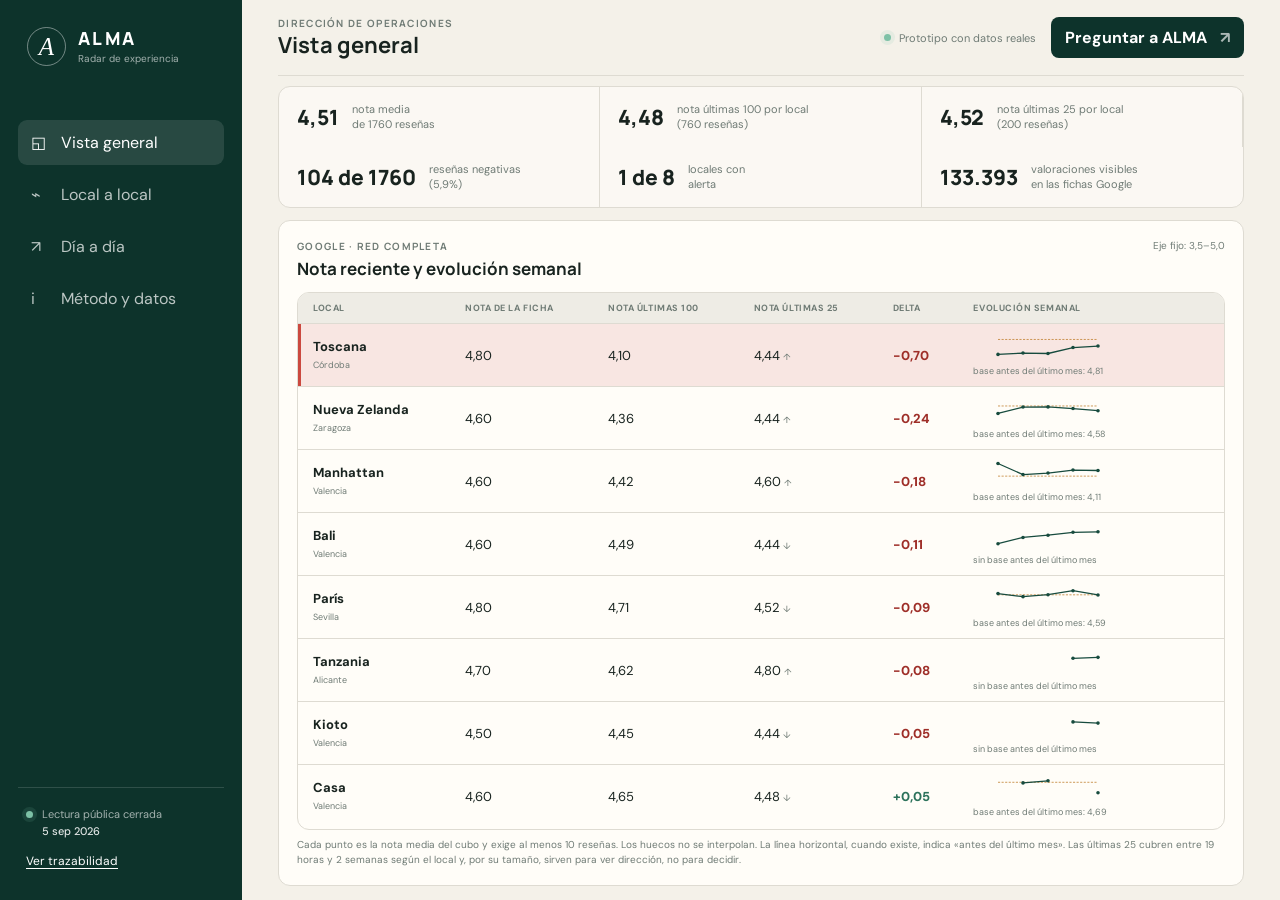
==== proyectos/voltereta/index.html @ fb69575b "Publicar dashboard de Voltereta ALMA Integra la aplicación estática completa en proyectos/voltereta " ====
<!doctype html>
<html lang="es">
<head>
  <meta charset="utf-8">
  <meta name="viewport" content="width=device-width, initial-scale=1">
  <meta name="description" content="Voltereta ALMA: alertas operativas a partir de reseñas públicas recientes.">
  <title>Voltereta ALMA · Radar de experiencia</title>
  <link rel="stylesheet" href="styles.css">
</head>
<body>
  <div class="app-shell">
    <aside class="sidebar">
      <a class="brand" href="#overview" aria-label="Voltereta ALMA, inicio">
        <span class="brand-mark">A</span>
        <span><strong>ALMA</strong><small>Radar de experiencia</small></span>
      </a>

      <nav class="nav" aria-label="Navegación principal">
        <button class="nav-item active" data-view="overview"><span>◱</span>Vista general</button>
        <button class="nav-item" data-view="panel"><span>⌁</span>Local a local</button>
        <button class="nav-item" data-view="day"><span>↗</span>Día a día</button>
        <button class="nav-item" data-view="method"><span>i</span>Método y datos</button>
      </nav>

      <div class="sidebar-foot">
        <div class="source-status"><i></i><span>Lectura pública cerrada<br><strong>5 sep 2026</strong></span></div>
        <button class="quiet-button" data-open-view="method">Ver trazabilidad</button>
      </div>
    </aside>

    <main class="main">
      <header class="topbar">
        <div>
          <p class="eyebrow">Dirección de Operaciones</p>
          <h1 id="view-title">Vista general</h1>
        </div>
        <div class="top-actions">
          <span class="live-pill"><i></i> Prototipo con datos reales</span>
          <button class="ask-button" id="open-ask">Preguntar a ALMA <span>↗</span></button>
        </div>
      </header>

      <section class="view active" id="overview-view">
        <div class="signal-strip" aria-label="Resumen del grupo"></div>
        <article class="panel-card network-card">
          <div class="card-heading"><div><p class="eyebrow">Google · red completa</p><h3>Nota reciente y evolución semanal</h3></div><span class="confidence">Eje fijo: 3,5–5,0</span></div>
            <div class="table-wrap network-wrap"><table><thead><tr><th>Local</th><th>Nota de la ficha</th><th>Nota últimas 100</th><th>Nota últimas 25</th><th>Delta</th><th>Evolución semanal</th></tr></thead><tbody id="network-table"></tbody></table></div>
            <p class="chart-note">Cada punto es la nota media del cubo y exige al menos 10 reseñas. Los huecos no se interpolan. La línea horizontal, cuando existe, indica «antes del último mes». Las últimas 25 cubren entre 19 horas y 2 semanas según el local y, por su tamaño, sirven para ver dirección, no para decidir.</p>
        </article>
      </section>

      <section class="view" id="panel-view">
        <div class="page-intro compact"><p>Sin seleccionar nada se ve el grupo completo. Pulsa un local para ver solo el suyo.</p></div>
        <div class="day-toolbar"><button class="text-button" data-show-group>Grupo completo</button><div id="venue-picker" class="day-venue-picker"></div></div>
        <article class="panel-card venue-detail" id="venue-detail" aria-live="polite"></article>
      </section>

      <section class="view" id="day-view">
        <div class="page-intro compact"><p>Las semanas quedan a la izquierda y los días a la derecha. Pulsa un tramo para revisar las negativas.</p><p>Las fechas son estimadas desde la captura porque Google solo da fechas relativas; tienen un margen de un día.</p></div>
        <div class="day-toolbar"><button class="text-button" data-day-group>Grupo completo</button><div id="day-venue-picker" class="day-venue-picker"></div><button class="text-button" data-day-clear>Ver todos los tramos</button></div>
        <article class="panel-card timeline-card"><div class="timeline-legend"><span>Semanas</span><span>Días</span></div><div id="timeline" class="timeline" role="list"></div><p class="chart-note">Las semanas no incluyen los últimos seis días. El volumen aparece junto a cada tramo. El cubo «hace un mes» queda fuera de la serie.</p></article>
        <article class="panel-card day-detail" id="day-detail" aria-live="polite"></article>
        <p class="chart-note">La profundidad de la muestra varía según el local: Tanzania cubre una semana y Casa cubre un mes. Por eso los tramos antiguos pueden no tener datos según el local.</p>
      </section>

      <section class="view" id="method-view">
        <div class="page-intro"><p class="eyebrow">Trazabilidad</p><h2>Método y datos</h2><p>La señal se puede auditar y repetir. No sustituye los datos internos del restaurante.</p></div>
        <div class="method-grid">
          <article class="panel-card"><span class="step">01</span><h3>Google como sensor operativo</h3><p>Su volumen permite detectar velocidad y comparar bloques consecutivos de 100 reseñas dentro del mismo local.</p></article>
          <article class="panel-card"><span class="step">02</span><h3>Tripadvisor como contraste</h3><p>Se usa para reforzar un tema cuando aparece en ambas plataformas. Las estrellas no se mezclan porque sus muestras y sesgos son distintos.</p></article>
          <article class="panel-card"><span class="step">03</span><h3>La IA clasifica y propone</h3><p>Agrupa texto por motivo, señala concentraciones y redacta una comprobación. Una persona valida antes de actuar.</p></article>
          <article class="panel-card"><span class="step">04</span><h3>Datos internos cierran el diagnóstico</h3><p>Reservas, tiempos de cocina, turnos y ubicación de mesa permiten confirmar la causa y medir la corrección.</p></article>
        </div>
        <div class="decision-banner">
          <div><p class="eyebrow">Decisión metodológica</p><h3>No existe un “índice combinado” de estrellas</h3></div>
          <p>Google genera la alerta. Tripadvisor aumenta la confianza cuando confirma el mismo problema. Así evitamos que una media artificial oculte una subida reciente.</p>
        </div>
        <section class="method-grid">
          <article class="panel-card">
            <p class="eyebrow">Delta</p>
            <h3>Cuánto se ha separado el presente</h3>
            <p>Delta es la nota de la muestra reciente —las últimas 100 reseñas, o todas las disponibles si hay menos— menos la nota pública de la ficha. Kioto es el caso con una muestra más corta: 60 reseñas. La ficha resume miles de opiniones acumuladas durante años y se mueve muy despacio; la muestra reciente refleja lo que pasa ahora.</p>
            <p>En Toscana la ficha marca 4,80 y las últimas 100 reseñas 4,10, así que delta es -0,70: la reputación pública va por delante de la realidad y seguirá marcando 4,8 estrellas durante meses. Delta sirve para ordenar los locales por gravedad. No decide por sí solo si hay alerta.</p>
          </article>
          <article class="panel-card">
            <p class="eyebrow">P (valor p)</p>
            <h3>Si el cambio puede ser casualidad</h3>
            <p>En cualquier restaurante hay semanas con más quejas que otras sin que nada haya cambiado. El valor p responde a esta pregunta: si en realidad no hubiera cambiado nada, cuántas veces de cada 1.000 veríamos una diferencia tan grande como esta solo por azar?</p>
            <p>Un p de 0,001 es una de cada mil: tan raro que lo más sensato es pensar que sí ha cambiado algo. Un p de 0,48 ocurre casi la mitad de las veces por azar. No prueba que el local esté bien: dice que estos datos no permiten distinguir un cambio real de la variación normal, así que no justifica abrir una alerta ni movilizar al equipo. El panel usa el umbral habitual de 0,05. Cuidado: un p bajo dice que el cambio es difícil de explicar por azar. No dice que el cambio sea grande ni importante. Para eso está delta. Si en la columna aparece “muestra corta”, no hay reseñas suficientes para calcularlo. Eso no significa que no haya problema: significa que no se sabe.</p>
          </article>
          <article class="panel-card">
            <p class="eyebrow">Las dos cifras juntas</p>
            <h3>Qué abre una alerta</h3>
            <p>La alerta no se calcula con la nota, sino con el porcentaje de reseñas de 1 y 2 estrellas. Se compara ese porcentaje en las últimas 100 reseñas contra el resto de la muestra del mismo local, y se abre alerta solo si se cumplen las dos condiciones: el porcentaje de negativas ha subido, y el valor p está por debajo de 0,05.</p>
            <p>Por eso Bali no genera alerta aunque su p sea 0,022: sus negativas bajaron de 13 a 4 por cada 100. Es una mejora significativa, no un problema. Y por eso Nueva Zelanda tampoco: pasó de 5 a 7 negativas, que parece un empeoramiento, pero con p = 0,48 esa diferencia entra dentro de lo normal. Delta acompaña a la alerta para decir cuánto pesa, pero no la dispara.</p>
          </article>
        </section>
        <div class="source-box">
          <h3>Alcance de esta prueba</h3>
          <ul>
            <li>1.760 reseñas recientes de Google: 300 por cada local prioritario y 200 por los demás, salvo Kioto (60).</li>
            <li>Fichas Google de ocho locales: 133.393 valoraciones visibles en total; siete tienen dos bloques comparables.</li>
            <li>Captura cerrada el 5 de septiembre de 2026. Las fechas relativas se conservan como las muestra Google.</li>
          </ul>
          <div class="source-links">
            <a href="https://github.com/gosom/google-maps-scraper" target="_blank" rel="noreferrer">Extractor utilizado ↗</a>
            <a href="NOTA_DE_EVIDENCIA.md" target="_blank">Nota de evidencia ↗</a>
            <a href="metricas.csv" target="_blank">Métricas CSV ↗</a>
          </div>
        </div>
      </section>
    </main>
  </div>

  <dialog id="ask-dialog">
    <button class="dialog-close" id="close-ask" aria-label="Cerrar">×</button>
    <p class="eyebrow">Consulta operativa</p>
    <h2>Preguntar a ALMA</h2>
    <div class="suggestions">
      <button data-question="critical">¿Qué ha cambiado?</button>
      <button data-question="priority">¿Qué debería revisar hoy?</button>
      <button data-question="method">¿Por qué no mezclas Google y Tripadvisor?</button>
    </div>
    <form id="ask-form"><input id="ask-input" placeholder="Escribe una pregunta sobre los locales…" autocomplete="off"><button>Enviar</button></form>
    <div class="answer-box" id="answer-box"><span>ALMA usa la muestra cargada en este prototipo. No consulta datos internos.</span></div>
  </dialog>

  <script src="app.js"></script>
</body>
</html>
---- proyectos/voltereta/styles.css ----
@import url('https://fonts.googleapis.com/css2?family=DM+Sans:wght@400;500;600;700&family=Manrope:wght@500;600;700;800&display=swap');

:root {
  --forest: #0d332b;
  --forest-2: #174b3e;
  --ink: #18231f;
  --muted: #6f7b75;
  --paper: #f4f1e9;
  --card: #fffdf8;
  --line: #dedbd2;
  --red: #cb493f;
  --red-dark: #9e2e28;
  --red-soft: #f8e6e2;
  --amber: #bb741d;
  --amber-soft: #f7ead4;
  --blue: #276986;
  --blue-soft: #e1eef3;
  --green: #2c725b;
  --shadow: 0 18px 45px rgba(24, 35, 31, .09);
}

* { box-sizing: border-box; }
html { scroll-behavior: smooth; }
body { margin: 0; color: var(--ink); background: var(--paper); font-family: "DM Sans", sans-serif; }
button, input { font: inherit; }
button, a { -webkit-tap-highlight-color: transparent; }
button { color: inherit; }

.app-shell { min-height: 100vh; display: grid; grid-template-columns: 242px minmax(0, 1fr); }
.sidebar { position: sticky; top: 0; height: 100vh; padding: 27px 18px; display: flex; flex-direction: column; color: #fff; background: var(--forest); }
.brand { color: #fff; text-decoration: none; display: flex; align-items: center; gap: 12px; padding: 0 9px; }
.brand-mark { width: 39px; height: 39px; display: grid; place-items: center; border: 1px solid rgba(255,255,255,.42); border-radius: 50%; font-family: Georgia, serif; font-size: 25px; font-style: italic; }
.brand strong { display: block; font: 800 18px/1 "Manrope", sans-serif; letter-spacing: .13em; }
.brand small { display: block; margin-top: 5px; color: rgba(255,255,255,.62); font-size: 10px; }
.nav { display: grid; gap: 7px; margin-top: 54px; }
.nav-item { width: 100%; padding: 12px 13px; border: 0; border-radius: 9px; color: rgba(255,255,255,.72); background: transparent; text-align: left; cursor: pointer; display: grid; grid-template-columns: 22px 1fr auto; align-items: center; gap: 8px; }
.nav-item:hover, .nav-item.active { color: #fff; background: rgba(255,255,255,.11); }
.nav-item b { min-width: 22px; padding: 2px 6px; border-radius: 12px; color: #fff; background: var(--red); font-size: 11px; text-align: center; }
.sidebar-foot { margin-top: auto; padding: 18px 8px 3px; border-top: 1px solid rgba(255,255,255,.14); }
.source-status { display: flex; gap: 9px; align-items: flex-start; color: rgba(255,255,255,.62); font-size: 11px; line-height: 1.5; }
.source-status i, .live-pill i { width: 7px; height: 7px; margin-top: 5px; border-radius: 50%; background: #7dc1a6; box-shadow: 0 0 0 4px rgba(125,193,166,.13); }
.source-status strong { color: rgba(255,255,255,.87); font-weight: 500; }
.quiet-button { margin-top: 14px; padding: 0; color: #fff; background: none; border: 0; font-size: 12px; text-decoration: underline; text-underline-offset: 3px; cursor: pointer; }

.main { min-width: 0; padding: 0 36px 70px; }
.topbar { height: 93px; display: flex; align-items: center; justify-content: space-between; border-bottom: 1px solid var(--line); }
.topbar h1 { margin: 2px 0 0; font: 700 22px/1.2 "Manrope", sans-serif; }
.eyebrow { margin: 0; color: var(--muted); font: 700 10px/1.4 "Manrope", sans-serif; letter-spacing: .13em; text-transform: uppercase; }
.top-actions { display: flex; align-items: center; gap: 15px; }
.live-pill { display: flex; gap: 8px; align-items: center; color: var(--muted); font-size: 11px; }
.live-pill i { margin: 0; }
.ask-button, .primary-button { border: 0; border-radius: 8px; color: #fff; background: var(--forest); cursor: pointer; font-weight: 700; }
.ask-button { padding: 10px 14px; }
.ask-button span { margin-left: 9px; opacity: .65; }

.view { display: none; max-width: 1260px; margin: 0 auto; animation: show .22s ease; }
.view.active { display: block; }
@keyframes show { from { opacity: 0; transform: translateY(4px); } }

.hero-alert { margin-top: 30px; min-height: 344px; padding: 47px 52px; border-radius: 18px; display: grid; grid-template-columns: minmax(0, 1fr) 280px; align-items: center; overflow: hidden; position: relative; color: #fff; background: linear-gradient(116deg, #8d2d28 0%, #b33d35 58%, #ce5a49 100%); box-shadow: var(--shadow); }
.hero-alert::before { content: ""; width: 430px; height: 430px; position: absolute; right: -150px; top: -130px; border-radius: 50%; border: 1px solid rgba(255,255,255,.16); box-shadow: 0 0 0 65px rgba(255,255,255,.035), 0 0 0 130px rgba(255,255,255,.025); }
.hero-copy { position: relative; z-index: 1; max-width: 720px; }
.severity-line { display: flex; align-items: center; gap: 11px; color: rgba(255,255,255,.75); font-size: 12px; }
.severity { display: inline-flex; align-items: center; width: fit-content; padding: 5px 8px; border-radius: 5px; font: 800 9px/1 "Manrope", sans-serif; letter-spacing: .08em; }
.severity.critical { color: #fff; background: var(--red-dark); }
.severity.watch { color: #68400f; background: var(--amber-soft); }
.severity.incident { color: #1d5670; background: var(--blue-soft); }
.severity.improving { color: #29634f; background: #e1eee6; }
.severity.unknown { color: #65706b; background: #eceeea; }
.hero-alert h2 { max-width: 790px; margin: 17px 0 14px; font: 800 clamp(31px, 3.2vw, 48px)/1.08 "Manrope", sans-serif; letter-spacing: -.04em; }
.hero-alert p { max-width: 720px; margin: 0; color: rgba(255,255,255,.82); font-size: 16px; line-height: 1.55; }
.hero-alert p strong { color: #fff; }
.hero-actions { display: flex; align-items: center; gap: 18px; margin-top: 26px; }
.primary-button { padding: 12px 17px; background: #fff; color: var(--red-dark); }
.link-button { color: #fff; font-size: 13px; text-underline-offset: 4px; }
.risk-dial { position: relative; z-index: 1; justify-self: center; align-self: center; text-align: center; }
.risk-dial > strong { display: block; font: 800 64px/.9 "Manrope", sans-serif; }
.risk-dial > span { display: block; margin-top: 9px; color: rgba(255,255,255,.72); font-size: 11px; line-height: 1.25; text-transform: uppercase; letter-spacing: .08em; }
.dial-ring { width: 183px; height: 183px; border-radius: 50%; display: grid; place-content: center; background: rgba(97,22,18,.27); border: 13px solid rgba(255,255,255,.18); box-shadow: inset 0 0 0 1px rgba(255,255,255,.35); }
.dial-ring strong { font: 800 64px/.9 "Manrope", sans-serif; }
.dial-ring span { margin-top: 9px; color: rgba(255,255,255,.72); font-size: 11px; line-height: 1.25; text-transform: uppercase; letter-spacing: .08em; }
.risk-dial > p { margin-top: 13px; font-size: 12px; }
.risk-dial > p b { color: #fff; }

.signal-strip { margin-top: 15px; display: grid; grid-template-columns: repeat(3, 1fr); border: 1px solid var(--line); border-radius: 12px; overflow: hidden; background: rgba(255,253,248,.68); }
.signal-strip > div { min-height: 90px; padding: 18px 21px; display: flex; gap: 13px; align-items: center; border-right: 1px solid var(--line); }
.signal-strip > div:last-child { border-right: 0; }
.signal-strip strong { font: 800 24px/1 "Manrope", sans-serif; }
.signal-strip span { color: var(--muted); font-size: 11px; line-height: 1.35; }
.section-heading { margin: 42px 0 16px; display: flex; align-items: end; justify-content: space-between; }
.section-heading h2, .page-intro h2 { margin: 5px 0 0; font: 800 25px/1.2 "Manrope", sans-serif; letter-spacing: -.025em; }
.text-button { border: 0; background: none; color: var(--forest-2); font-weight: 700; font-size: 12px; cursor: pointer; }
.alert-grid { display: grid; grid-template-columns: repeat(3, 1fr); gap: 14px; }
.alert-card { min-height: 267px; padding: 22px; display: flex; flex-direction: column; border-radius: 12px; border: 1px solid var(--line); background: var(--card); box-shadow: 0 7px 20px rgba(24,35,31,.035); cursor: pointer; transition: transform .15s ease, box-shadow .15s ease; }
.alert-card:hover { transform: translateY(-2px); box-shadow: var(--shadow); }
.critical-card { border-top: 4px solid var(--red); }
.watch-card { border-top: 4px solid var(--amber); }
.incident-card { border-top: 4px solid var(--blue); }
.card-top { display: flex; justify-content: space-between; align-items: center; color: var(--muted); font-size: 10px; }
.alert-card h3 { margin: 19px 0 9px; font: 700 17px/1.32 "Manrope", sans-serif; }
.alert-card p { margin: 0; color: var(--muted); font-size: 12px; line-height: 1.5; }
.mini-metric { margin-top: auto; padding-top: 17px; display: flex; align-items: baseline; gap: 9px; }
.mini-metric strong { font: 800 21px/1 "Manrope", sans-serif; }
.mini-metric span { color: var(--muted); font-size: 10px; }
.alert-card > button { margin-top: 14px; padding: 0; border: 0; color: var(--forest-2); background: none; text-align: left; font-size: 11px; font-weight: 700; cursor: pointer; }

.content-grid { margin-top: 15px; display: grid; grid-template-columns: 1.15fr .85fr; gap: 15px; }
.panel-card { border: 1px solid var(--line); border-radius: 12px; background: var(--card); padding: 25px; }
.card-heading { display: flex; justify-content: space-between; gap: 20px; }
.card-heading h3, .source-box h3 { margin: 5px 0 0; font: 700 17px/1.3 "Manrope", sans-serif; }
.confidence { color: var(--muted); font-size: 10px; }
.block-chart { height: 222px; margin-top: 24px; padding: 0 18px; display: flex; align-items: end; justify-content: center; gap: 44px; border-bottom: 1px solid var(--line); background: repeating-linear-gradient(to top, transparent 0, transparent 54px, rgba(222,219,210,.7) 55px); }
.block-column { width: 94px; height: 100%; display: grid; grid-template-rows: 28px 1fr 50px; text-align: center; align-items: end; }
.block-column > span { align-self: center; font: 800 19px/1 "Manrope", sans-serif; }
.bar-track { height: 128px; align-self: end; display: flex; align-items: end; justify-content: center; }
.bar-track i { width: 58px; min-height: 7px; display: block; border-radius: 5px 5px 0 0; background: #9aac9f; }
.block-column.danger .bar-track i { background: var(--red); }
.block-column small { padding-top: 10px; color: var(--muted); font-size: 10px; line-height: 1.3; }
.chart-note { margin: 17px 0 0; color: var(--muted); font-size: 10px; line-height: 1.45; }
.network-card { grid-column: 1 / -1; }
.network-wrap { margin-top: 20px; }
.network-wrap th:last-child, .network-wrap td:last-child { min-width: 220px; }
.network-wrap td { padding-top: 10px; padding-bottom: 10px; }
.network-wrap small { color: var(--muted); font-size: 9px; }
.delta { font-weight: 800; }
.delta.negative { color: var(--red-dark); }
.delta.positive { color: var(--green); }
.sparkline { width: 150px; height: 42px; display: block; overflow: visible; }
.sparkline polyline { fill: none; stroke: var(--forest-2); stroke-width: 1.8; }
.sparkline circle { fill: var(--forest-2); }
.sparkline .spark-hit { fill: transparent; pointer-events: all; }
.sparkline .spark-base { stroke: var(--amber); stroke-width: 1; stroke-dasharray: 3 2; }
.baseline-label { display: block; margin-top: 2px; }
.table-status.no-signal { color: #29634f; background: #e1eee6; }
.severity.no-signal { color: #29634f; background: #e1eee6; }
.theme-row { margin-top: 19px; display: grid; grid-template-columns: 1fr auto; gap: 7px 14px; font-size: 11px; }
.theme-row strong { color: var(--muted); font-weight: 500; }
.theme-row i { grid-column: 1 / -1; height: 5px; border-radius: 5px; overflow: hidden; background: #e6e4dd; }
.theme-row b { display: block; height: 100%; border-radius: inherit; background: var(--red); }
.insight-note { margin: 10px 0 0; color: var(--muted); font-size: 10px; }
.star-bars { display: grid; gap: 7px; margin-top: 10px; }
.star-bar { display: grid; grid-template-columns: 28px 1fr 24px; gap: 8px; align-items: center; font-size: 10px; }
.star-bar i { height: 7px; border-radius: 5px; overflow: hidden; background: #e6e4dd; }
.star-bar b { display: block; height: 100%; border-radius: inherit; background: var(--forest-2); }
.recommendation { width: 100%; margin-top: 25px; padding: 15px; border: 1px solid #c7d6cf; border-radius: 8px; color: var(--forest); background: #eef4f0; text-align: left; cursor: pointer; }
.recommendation span { display: block; margin-bottom: 5px; color: var(--muted); font-size: 9px; text-transform: uppercase; letter-spacing: .1em; }
.recommendation strong { font-size: 11px; line-height: 1.35; }

.page-intro { padding: 48px 0 25px; }
.page-intro.compact { padding: 22px 0 18px; }
.page-intro > p:not(.eyebrow) { max-width: 680px; margin: 10px 0 0; color: var(--muted); font-size: 13px; }

.table-wrap { overflow-x: auto; border: 1px solid var(--line); border-radius: 12px; background: var(--card); }
table { width: 100%; border-collapse: collapse; font-size: 11px; }
th { padding: 14px 15px; color: var(--muted); background: #eeece5; font-size: 9px; text-align: left; text-transform: uppercase; letter-spacing: .06em; white-space: nowrap; }
td { padding: 15px; border-top: 1px solid var(--line); vertical-align: middle; }
.venue-name { display: flex; gap: 10px; align-items: center; min-width: 155px; }
.venue-avatar { width: 31px; height: 31px; display: grid; place-items: center; border-radius: 50%; color: #fff; background: var(--forest); font: 700 9px/1 "Manrope", sans-serif; }
.venue-name strong { display: block; font-size: 12px; }
.venue-name span { color: var(--muted); font-size: 9px; }
.rating { color: #8a5d13; font-weight: 700; }
.table-status { padding: 5px 8px; border-radius: 12px; white-space: nowrap; font-size: 9px; font-weight: 700; }
.table-status.critical { color: var(--red-dark); background: var(--red-soft); }
.table-status.watch { color: #74470f; background: var(--amber-soft); }
.table-status.incident { color: #1d5670; background: var(--blue-soft); }
.table-status.improving { color: #29634f; background: #e1eee6; }
.table-status.unknown { color: #65706b; background: #eceeea; }
.period-cell { display: block; min-width: 185px; color: var(--muted); font-size: 9px; line-height: 1.35; }
.venue-row { cursor: pointer; }
.venue-row.selected td { background: #eef4f0; }
.table-note { color: var(--muted); font-size: 10px; }

.method-grid { display: grid; grid-template-columns: repeat(2, 1fr); gap: 14px; }
.method-grid .panel-card { min-height: 180px; }
.step { color: var(--red); font: 800 12px/1 "Manrope", sans-serif; }
.method-grid h3 { margin: 17px 0 8px; font: 700 17px/1.3 "Manrope", sans-serif; }
.method-grid p, .decision-banner p, .source-box { color: var(--muted); font-size: 12px; line-height: 1.55; }
.decision-banner { margin-top: 14px; padding: 25px; display: grid; grid-template-columns: .8fr 1.2fr; gap: 40px; align-items: center; border-radius: 12px; color: #fff; background: var(--forest); }
.decision-banner h3 { margin: 5px 0 0; font: 700 18px/1.25 "Manrope", sans-serif; }
.decision-banner p { margin: 0; color: rgba(255,255,255,.7); }
.decision-banner .eyebrow { color: rgba(255,255,255,.5); }
.source-box { margin-top: 14px; padding: 25px; border: 1px solid var(--line); border-radius: 12px; background: var(--card); }
.source-box h3 { color: var(--ink); }
.source-box ul { padding-left: 18px; }
.source-box li { margin-bottom: 6px; }
.source-links { display: flex; flex-wrap: wrap; gap: 10px; margin-top: 17px; }
.source-links a { padding: 7px 10px; border: 1px solid var(--line); border-radius: 6px; color: var(--forest-2); text-decoration: none; font-size: 10px; font-weight: 700; }
.day-toolbar { margin: -5px 0 15px; display: flex; gap: 12px; align-items: center; flex-wrap: wrap; }
.day-venue-picker { display: flex; gap: 7px; flex-wrap: wrap; }
.day-venue-button { padding: 7px 10px; border: 1px solid var(--line); border-radius: 15px; color: var(--muted); background: var(--card); cursor: pointer; font-size: 10px; }
.day-venue-button.selected { color: #fff; border-color: var(--forest); background: var(--forest); }
.timeline-card { overflow-x: auto; }
.timeline-legend { min-width: 830px; display: grid; grid-template-columns: repeat(11, 1fr); gap: 6px; margin-bottom: 6px; color: var(--muted); font-size: 10px; text-transform: uppercase; letter-spacing: .08em; }
.timeline-legend span:first-child { grid-column: span 4; padding-left: 5px; }
.timeline-legend span:last-child { grid-column: span 7; margin-left: 15px; padding-left: 20px; border-left: 2px solid var(--line); }
.timeline { min-width: 830px; display: grid; grid-template-columns: repeat(11, 1fr); gap: 6px; align-items: end; padding: 15px 0 0; border-bottom: 1px solid var(--line); }
.timeline-item { min-height: 245px; padding: 0 5px 11px; display: flex; flex-direction: column; justify-content: end; align-items: center; border: 0; border-bottom: 3px solid transparent; background: transparent; cursor: pointer; }
.timeline-item.day-separator { margin-left: 15px; padding-left: 20px; border-left: 2px solid var(--line); }
.timeline-item.selected { background: #eef4f0; border-bottom-color: var(--red); }
.timeline-item > strong { min-height: 22px; color: var(--red-dark); font: 800 10px/1.25 "Manrope", sans-serif; }
.timeline-item.no-data { opacity: .72; }
.timeline-item.no-data > strong { color: var(--muted); }
.timeline-item i { width: 30px; height: 115px; margin: 9px 0 8px; display: flex; align-items: end; border-radius: 5px 5px 0 0; background: var(--red-soft); }
.timeline-item i b { width: 100%; display: block; border-radius: 5px 5px 0 0; background: var(--red); }
.timeline-item small { margin-top: 4px; color: var(--muted); font-size: 10px; }
.timeline-item label { margin-top: 10px; color: var(--muted); font-size: 10px; white-space: nowrap; }
.day-detail { margin-top: 15px; }
.day-detail-group + .day-detail-group { margin-top: 22px; padding-top: 18px; border-top: 1px solid var(--line); }
.day-detail-group h3 { margin-bottom: 12px; }

.dialog-close { width: 32px; height: 32px; position: absolute; right: 21px; top: 20px; border: 1px solid var(--line); border-radius: 50%; background: #fff; cursor: pointer; font-size: 20px; }
.venue-detail { margin-top: 15px; }
.venue-detail h2 { margin: 12px 35px 8px 0; font: 800 27px/1.17 "Manrope", sans-serif; letter-spacing: -.025em; }
.detail-lead { color: var(--muted); font-size: 13px; line-height: 1.5; }
.detail-metrics { margin: 23px 0; display: grid; grid-template-columns: repeat(2, 1fr); border: 1px solid var(--line); border-radius: 9px; }
.detail-metrics div { padding: 14px; border-right: 1px solid var(--line); }
.detail-metrics div:last-child { border: 0; }
.detail-metrics strong { display: block; font: 800 18px/1 "Manrope", sans-serif; }
.detail-metrics span { display: block; margin-top: 5px; color: var(--muted); font-size: 9px; }
.detail-section { padding: 21px 0; border-top: 1px solid var(--line); }
.detail-section h3 { margin: 0 0 12px; font: 700 14px/1.3 "Manrope", sans-serif; }
.evidence-item { margin-top: 9px; padding: 12px; border-radius: 8px; background: #f0eee7; }
.evidence-item strong { font-size: 11px; }
.evidence-item p { margin: 5px 0 0; color: var(--muted); font-size: 10px; line-height: 1.45; }
.evidence-item a { display: inline-block; margin-top: 8px; color: var(--forest-2); font-size: 10px; font-weight: 700; text-underline-offset: 3px; }
.star-rating { color: #ad7118; letter-spacing: .05em; }
.action-box { padding: 17px; border-radius: 9px; background: #e8f0eb; }
.action-box strong { display: block; font-size: 12px; }
.action-box ol { margin-bottom: 0; padding-left: 17px; color: var(--muted); font-size: 10px; line-height: 1.45; }
.caution { color: #7a5a2c; background: #fbefdc; }
.detail-insights-grid { display: grid; grid-template-columns: repeat(2, minmax(0, 1fr)); gap: 24px; }
.detail-insights-grid .detail-section { min-width: 0; }
.double-bar-legend { display: flex; gap: 14px; margin: 0 0 11px; color: var(--muted); font-size: 9px; }
.double-bar-legend span { display: inline-flex; align-items: center; gap: 5px; }
.double-bar-legend i { width: 9px; height: 9px; border-radius: 2px; }
.double-bar-chart { display: grid; gap: 10px; }
.double-bar-row { display: grid; grid-template-columns: 34px minmax(0, 1fr); gap: 8px; align-items: center; font-size: 10px; }
.double-bar-row > span { color: var(--muted); }
.double-bars { min-width: 0; display: grid; gap: 4px; }
.double-bars i { min-width: 22px; height: 16px; display: flex; align-items: center; padding: 0 5px; border-radius: 3px; font-style: normal; }
.double-bars b { color: #fff; font-size: 9px; line-height: 1; }
.series-recent { background: var(--red); }
.series-rest { background: var(--forest-2); }
.topic-row { grid-template-columns: 102px minmax(0, 1fr); align-items: start; }
.topic-row > span { color: var(--ink); }
.topic-row small { display: block; margin-top: 3px; color: var(--muted); font-size: 9px; line-height: 1.25; }

dialog { width: min(620px, 92vw); padding: 34px; border: 0; border-radius: 15px; color: var(--ink); background: var(--card); box-shadow: 0 28px 80px rgba(9,24,20,.3); }
dialog::backdrop { background: rgba(9,24,20,.55); }
dialog h2 { margin: 6px 0 20px; font: 800 26px/1.2 "Manrope", sans-serif; }
.suggestions { display: flex; flex-wrap: wrap; gap: 8px; }
.suggestions button { padding: 8px 10px; border: 1px solid var(--line); border-radius: 18px; background: #fff; cursor: pointer; font-size: 10px; }
#ask-form { margin-top: 17px; display: grid; grid-template-columns: 1fr auto; }
#ask-form input { min-width: 0; padding: 12px; border: 1px solid var(--line); border-radius: 8px 0 0 8px; outline: none; }
#ask-form button { padding: 0 16px; border: 0; border-radius: 0 8px 8px 0; color: #fff; background: var(--forest); cursor: pointer; }
.answer-box { min-height: 70px; margin-top: 15px; padding: 14px; border-radius: 8px; color: var(--muted); background: #eeece5; font-size: 11px; line-height: 1.5; }

@media (max-width: 1050px) {
  .app-shell { grid-template-columns: 85px minmax(0,1fr); }
  .sidebar { padding: 25px 12px; }
  .brand > span:last-child, .nav-item:not(.active) b, .nav-item { font-size: 0; }
  .nav-item { grid-template-columns: 1fr; text-align: center; }
  .nav-item span { font-size: 18px; }
  .sidebar-foot { display: none; }
  .hero-alert { grid-template-columns: 1fr 210px; padding: 40px; }
  .alert-grid { grid-template-columns: 1fr 1fr; }
  .incident-card { grid-column: 1 / -1; min-height: 220px; }
  .signal-strip { grid-template-columns: 1fr 1fr; }
  .signal-strip > div:nth-child(2) { border-right: 0; }
  .signal-strip > div:nth-child(-n+2) { border-bottom: 1px solid var(--line); }
}

@media (max-width: 760px) {
  .app-shell { display: block; }
  .sidebar { position: static; width: 100%; height: auto; padding: 15px; flex-direction: row; align-items: center; overflow-x: auto; }
  .brand { padding: 0; }
  .nav { margin: 0 0 0 auto; display: flex; }
  .nav-item { width: 43px; padding: 10px; }
  .main { padding: 0 15px 50px; }
  .topbar { height: 75px; }
  .topbar .eyebrow, .live-pill { display: none; }
  .ask-button { padding: 9px 11px; font-size: 11px; }
  .hero-alert { min-height: auto; padding: 31px 25px; grid-template-columns: 1fr; }
  .hero-alert h2 { font-size: 29px; }
  .risk-dial { margin-top: 31px; }
  .alert-grid, .content-grid, .method-grid, .decision-banner { grid-template-columns: 1fr; }
  .incident-card { grid-column: auto; }
  .signal-strip > div { padding: 14px; }
  .signal-strip strong { font-size: 19px; }
  .block-chart { gap: 18px; padding: 0; }
  .detail-metrics { grid-template-columns: 1fr; }
  .detail-metrics div { border-right: 0; border-bottom: 1px solid var(--line); }
  .detail-insights-grid { grid-template-columns: 1fr; gap: 0; }
}

/* --- grafico de doble barra con eje de porcentaje --- */
.double-bar-legend .legend-axis { margin-left: auto; font-style: italic; }
.pct-chart .double-bar-row { grid-template-columns: 84px minmax(0, 1fr); align-items: start; }
.pct-chart .dbr-label { color: var(--ink); font-weight: 500; padding-top: 2px; }
.pct-chart .dbr-label small { display: block; color: var(--muted); font-weight: 400; }
.pct-chart .double-bars { display: grid; grid-template-columns: auto minmax(0, 1fr) auto; gap: 4px 9px; align-items: center; }
.pct-chart .dbr-n { min-width: 20px; color: var(--ink); font-size: 9px; font-weight: 700; line-height: 1; text-align: right; }
.pct-chart .double-bars i { min-width: 2px; height: 11px; padding: 0; border-radius: 3px; display: block; }
.pct-chart .dbr-pct { color: var(--ink); font-size: 10px; line-height: 1; white-space: nowrap; text-align: right; }
.pct-chart .dbr-pct em { font-style: normal; color: var(--muted); margin-left: 5px; }

/* --- Vista general: las cifras y la tabla, sin desplazamiento --- */
.main.fits-screen { height: 100vh; overflow: hidden; padding-bottom: 14px; display: flex; flex-direction: column; min-height: 0; }
.main.fits-screen > .topbar { flex: 0 0 auto; }
#overview-view.active { display: flex; flex-direction: column; gap: 12px; min-height: 0; }
.main.fits-screen > #overview-view { flex: 1 1 auto; }
#overview-view .network-card { flex: 1 1 auto; min-height: 0; display: flex; flex-direction: column; }
#overview-view .network-wrap { flex: 1 1 auto; min-height: 0; overflow: auto; }
/* mas cuerpo dentro de las celdas: habia sitio de sobra */
#overview-view .network-wrap table { font-size: 12px; }
#overview-view .network-wrap th { font-size: 9px; }
#overview-view .network-wrap td { padding-top: 9px; padding-bottom: 9px; }
#overview-view .venue-row strong { font-size: 13px; }
#overview-view .venue-row td { font-size: 13px; }
#overview-view .baseline-label { font-size: 9px; }

.venue-row.row-alert td { background: var(--red-soft); }
.venue-row.row-alert td:first-child { box-shadow: inset 3px 0 0 var(--red); }

/* Vista general = una pantalla, sin desplazar: la altura se reparte entre franja, tabla y nota. */
.main.fits-screen > .topbar { height: 76px; }
.main.fits-screen .signal-strip { margin-top: 10px; }
.main.fits-screen .signal-strip > div { min-height: 60px; padding: 9px 18px; }
.main.fits-screen .signal-strip strong { font-size: 21px; }
#overview-view .network-card { padding: 18px; }
#overview-view .network-wrap { margin-top: 12px; }
#overview-view th { padding: 9px 15px; }
#overview-view .sparkline { height: 30px; }
#overview-view .chart-note { margin-top: 8px; }
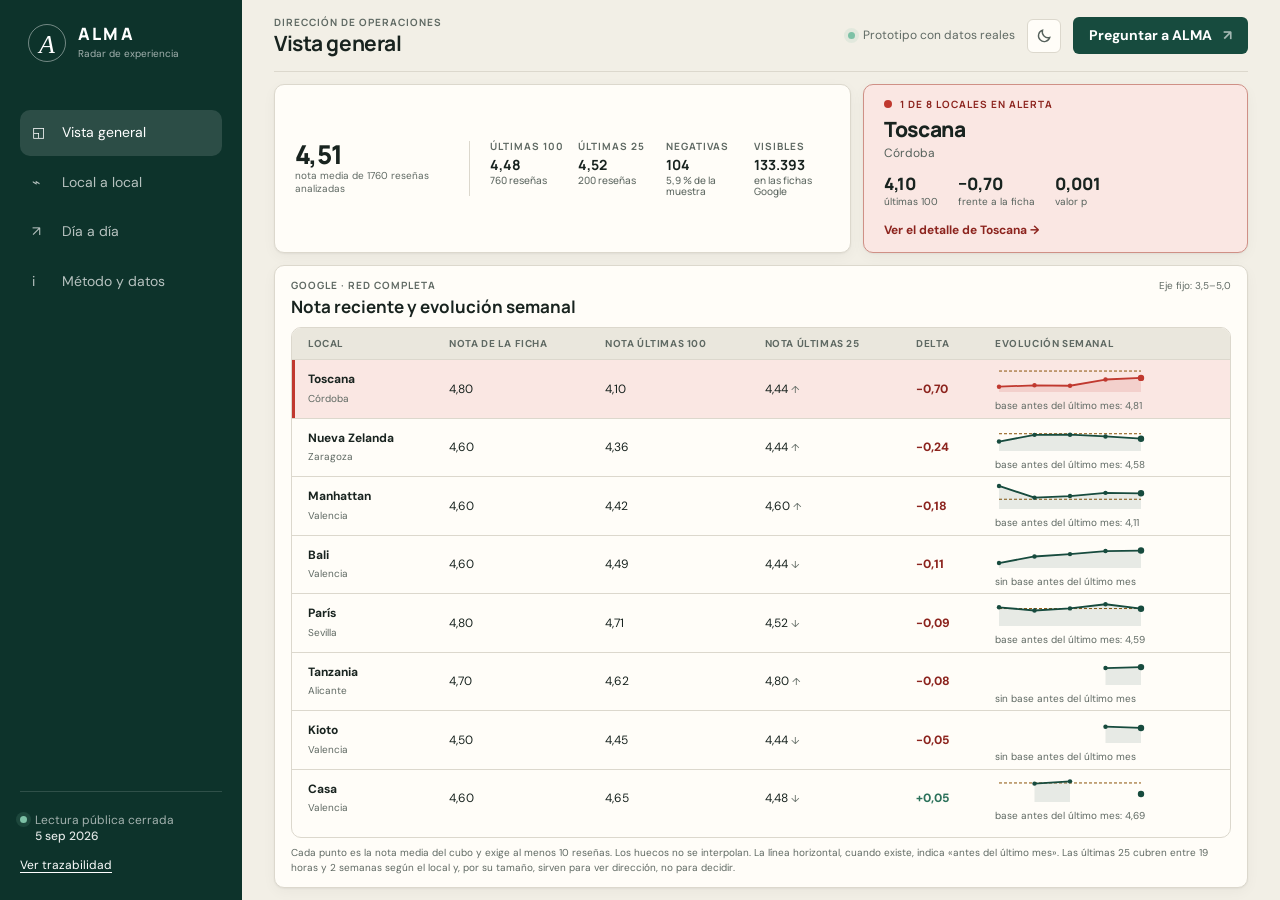
==== commit 0e452ce7: "Actualizar dashboard de Voltereta a v8 Sustituye la versión v7 por la v8 con selector de tema claro/" ====
--- a/proyectos/voltereta/index.html
+++ b/proyectos/voltereta/index.html
@@ -6,6 +6,9 @@
   <meta name="description" content="Voltereta ALMA: alertas operativas a partir de reseñas públicas recientes.">
   <title>Voltereta ALMA · Radar de experiencia</title>
   <link rel="stylesheet" href="styles.css">
+  <!-- Antes de pintar: si el usuario ya eligio tema, se aplica aqui. Sin esto,
+       la pagina parpadea en claro durante un fotograma antes de ponerse oscura. -->
+  <script>try{var m=localStorage.getItem('alma-theme');if(m)document.documentElement.dataset.theme=m;}catch(e){}</script>
 </head>
 <body>
   <div class="app-shell">
@@ -36,12 +39,13 @@
         </div>
         <div class="top-actions">
           <span class="live-pill"><i></i> Prototipo con datos reales</span>
+          <button class="icon-button" id="theme-toggle" type="button" aria-pressed="false" title="Cambiar entre claro y oscuro"><svg viewBox="0 0 20 20" width="17" height="17" aria-hidden="true" fill="none" stroke="currentColor" stroke-width="1.6" stroke-linecap="round"></svg><span class="sr-only">Cambiar el tema</span></button>
           <button class="ask-button" id="open-ask">Preguntar a ALMA <span>↗</span></button>
         </div>
       </header>
 
       <section class="view active" id="overview-view">
-        <div class="signal-strip" aria-label="Resumen del grupo"></div>
+        <div class="overview-head" aria-label="Resumen del grupo"></div>
         <article class="panel-card network-card">
           <div class="card-heading"><div><p class="eyebrow">Google · red completa</p><h3>Nota reciente y evolución semanal</h3></div><span class="confidence">Eje fijo: 3,5–5,0</span></div>
             <div class="table-wrap network-wrap"><table><thead><tr><th>Local</th><th>Nota de la ficha</th><th>Nota últimas 100</th><th>Nota últimas 25</th><th>Delta</th><th>Evolución semanal</th></tr></thead><tbody id="network-table"></tbody></table></div>
--- a/proyectos/voltereta/styles.css
+++ b/proyectos/voltereta/styles.css
@@ -1,334 +1,611 @@
 @import url('https://fonts.googleapis.com/css2?family=DM+Sans:wght@400;500;600;700&family=Manrope:wght@500;600;700;800&display=swap');
 
+/* ===========================================================================
+   SISTEMA
+   Ningun valor suelto fuera de este bloque. Si aparece un px en una regla que
+   no sea una medida de dibujo (grosor de linea, tamano de un punto), es un error.
+   =========================================================================== */
 :root {
-  --forest: #0d332b;
-  --forest-2: #174b3e;
-  --ink: #18231f;
-  --muted: #6f7b75;
-  --paper: #f4f1e9;
-  --card: #fffdf8;
-  --line: #dedbd2;
-  --red: #cb493f;
-  --red-dark: #9e2e28;
-  --red-soft: #f8e6e2;
-  --amber: #bb741d;
-  --amber-soft: #f7ead4;
-  --blue: #276986;
-  --blue-soft: #e1eef3;
-  --green: #2c725b;
-  --shadow: 0 18px 45px rgba(24, 35, 31, .09);
-}
-
+  color-scheme: light;
+
+  /* Espaciado — base 4 */
+  --s1: 4px;  --s2: 8px;  --s3: 12px; --s4: 16px; --s5: 20px;
+  --s6: 24px; --s8: 32px; --s10: 40px; --s12: 48px; --s16: 64px;
+
+  /* Tipografia — razon 1,22 desde 10px */
+  --t1: 10px; --t2: 12px; --t3: 14px; --t4: 17px;
+  --t5: 21px; --t6: 26px; --t7: 32px; --t8: 40px;
+  --lh-tight: 1.15; --lh-snug: 1.35; --lh-body: 1.55;
+  --track-caps: .1em;    /* versalitas */
+  --track-tight: -.02em; /* titulares */
+
+  /* Radios y elevacion */
+  --r1: 6px; --r2: 10px; --r3: 16px; --r-full: 999px;
+  --e1: 0 1px 2px rgba(12, 22, 19, .05), 0 4px 14px rgba(12, 22, 19, .04);
+  --e2: 0 12px 32px rgba(12, 22, 19, .12), 0 2px 6px rgba(12, 22, 19, .06);
+  --e3: 0 28px 80px rgba(9, 24, 20, .3);
+
+  /* Movimiento */
+  --d-micro: 140ms;  /* hover, focus */
+  --d-state: 220ms;  /* seleccion */
+  --d-enter: 320ms;  /* entrada de elemento */
+  --d-view: 260ms;   /* cambio de vista */
+  --ease: cubic-bezier(.2, .7, .3, 1);
+
+  /* Marca */
+  --brand-900: #0d332b;
+  --brand-700: #174b3e;
+
+  /* Sistema semantico — claro */
+  --bg: #f2efe6;
+  --surface: #fffdf8;
+  --surface-2: #eae7dd;
+  --border: #dcd8cd;
+  --border-strong: #c4bfb0;
+  --text: #18231f;
+  --text-2: #55615b;
+  --text-3: #5f6963;
+  --accent: #174b3e;
+  --accent-ink: #ffffff;
+  --accent-soft: #e4eee8;
+  --alert: #c0392f;
+  --alert-ink: #8c241e;
+  --alert-soft: #fae7e3;
+  --ok: #2c725b;
+  --ok-soft: #e1eee6;
+  --warn: #8a5309;
+  --warn-soft: #f6e9d2;
+  --star: #8a5f0c;
+  --sidebar-bg: var(--brand-900);
+  --sidebar-text: #ffffff;
+  --spark: var(--brand-700);
+  --spark-fill: rgba(23, 75, 62, .1);
+  --focus: #1d6fd0;
+}
+
+/* Esquema oscuro. Solo cambia el sistema semantico: la escala no se toca.
+   Tres estados: preferencia del sistema, y las dos elecciones explicitas. */
+@media (prefers-color-scheme: dark) {
+  :root:not([data-theme="light"]) {
+    color-scheme: dark;
+    --bg: #0b1512;
+    --surface: #131f1b;
+    --surface-2: #1b2b25;
+    --border: #27392f;
+    --border-strong: #3a5145;
+    --text: #e9efea;
+    --text-2: #a7b8b0;
+    --text-3: #8b9d95;
+    --accent: #63c19b;
+    --accent-ink: #06211a;
+    --accent-soft: #163027;
+    --alert: #e2695b;
+    --alert-ink: #ffb3a7;
+    --alert-soft: #331915;
+    --ok: #63c19b;
+    --ok-soft: #143025;
+    --warn: #d79a45;
+    --warn-soft: #2f2415;
+    --star: #d9a441;
+    --sidebar-bg: #081210;
+    --sidebar-text: #e9efea;
+    --spark: #63c19b;
+    --spark-fill: rgba(99, 193, 155, .13);
+    --focus: #6fb4ff;
+    --e1: 0 1px 2px rgba(0, 0, 0, .3), 0 4px 14px rgba(0, 0, 0, .22);
+    --e2: 0 12px 32px rgba(0, 0, 0, .45), 0 2px 6px rgba(0, 0, 0, .3);
+    --e3: 0 28px 80px rgba(0, 0, 0, .6);
+  }
+}
+
+:root[data-theme="dark"] {
+  color-scheme: dark;
+  --bg: #0b1512;
+  --surface: #131f1b;
+  --surface-2: #1b2b25;
+  --border: #27392f;
+  --border-strong: #3a5145;
+  --text: #e9efea;
+  --text-2: #a7b8b0;
+  --text-3: #8b9d95;
+  --accent: #63c19b;
+  --accent-ink: #06211a;
+  --accent-soft: #163027;
+  --alert: #e2695b;
+  --alert-ink: #ffb3a7;
+  --alert-soft: #331915;
+  --ok: #63c19b;
+  --ok-soft: #143025;
+  --warn: #d79a45;
+  --warn-soft: #2f2415;
+  --star: #d9a441;
+  --sidebar-bg: #081210;
+  --sidebar-text: #e9efea;
+  --spark: #63c19b;
+  --spark-fill: rgba(99, 193, 155, .13);
+  --focus: #6fb4ff;
+  --e1: 0 1px 2px rgba(0, 0, 0, .3), 0 4px 14px rgba(0, 0, 0, .22);
+  --e2: 0 12px 32px rgba(0, 0, 0, .45), 0 2px 6px rgba(0, 0, 0, .3);
+  --e3: 0 28px 80px rgba(0, 0, 0, .6);
+}
+
+/* ===========================================================================
+   BASE
+   =========================================================================== */
 * { box-sizing: border-box; }
 html { scroll-behavior: smooth; }
-body { margin: 0; color: var(--ink); background: var(--paper); font-family: "DM Sans", sans-serif; }
+body {
+  margin: 0;
+  color: var(--text);
+  background: var(--bg);
+  font-family: "DM Sans", sans-serif;
+  font-size: var(--t3);
+  line-height: var(--lh-body);
+  transition: background var(--d-state) var(--ease), color var(--d-state) var(--ease);
+}
 button, input { font: inherit; }
 button, a { -webkit-tap-highlight-color: transparent; }
 button { color: inherit; }
 
+/* Toda cifra en columna se alinea por el decimal. */
+table, .group-card, .alert-hero, .detail-metrics, .delta, .rating,
+.dbr-n, .dbr-pct, .timeline-item { font-variant-numeric: tabular-nums; }
+
+:focus-visible { outline: 2px solid var(--focus); outline-offset: 2px; border-radius: var(--r1); }
+
+/* ===========================================================================
+   ARMAZON
+   =========================================================================== */
 .app-shell { min-height: 100vh; display: grid; grid-template-columns: 242px minmax(0, 1fr); }
-.sidebar { position: sticky; top: 0; height: 100vh; padding: 27px 18px; display: flex; flex-direction: column; color: #fff; background: var(--forest); }
-.brand { color: #fff; text-decoration: none; display: flex; align-items: center; gap: 12px; padding: 0 9px; }
-.brand-mark { width: 39px; height: 39px; display: grid; place-items: center; border: 1px solid rgba(255,255,255,.42); border-radius: 50%; font-family: Georgia, serif; font-size: 25px; font-style: italic; }
-.brand strong { display: block; font: 800 18px/1 "Manrope", sans-serif; letter-spacing: .13em; }
-.brand small { display: block; margin-top: 5px; color: rgba(255,255,255,.62); font-size: 10px; }
-.nav { display: grid; gap: 7px; margin-top: 54px; }
-.nav-item { width: 100%; padding: 12px 13px; border: 0; border-radius: 9px; color: rgba(255,255,255,.72); background: transparent; text-align: left; cursor: pointer; display: grid; grid-template-columns: 22px 1fr auto; align-items: center; gap: 8px; }
-.nav-item:hover, .nav-item.active { color: #fff; background: rgba(255,255,255,.11); }
-.nav-item b { min-width: 22px; padding: 2px 6px; border-radius: 12px; color: #fff; background: var(--red); font-size: 11px; text-align: center; }
-.sidebar-foot { margin-top: auto; padding: 18px 8px 3px; border-top: 1px solid rgba(255,255,255,.14); }
-.source-status { display: flex; gap: 9px; align-items: flex-start; color: rgba(255,255,255,.62); font-size: 11px; line-height: 1.5; }
-.source-status i, .live-pill i { width: 7px; height: 7px; margin-top: 5px; border-radius: 50%; background: #7dc1a6; box-shadow: 0 0 0 4px rgba(125,193,166,.13); }
-.source-status strong { color: rgba(255,255,255,.87); font-weight: 500; }
-.quiet-button { margin-top: 14px; padding: 0; color: #fff; background: none; border: 0; font-size: 12px; text-decoration: underline; text-underline-offset: 3px; cursor: pointer; }
-
-.main { min-width: 0; padding: 0 36px 70px; }
-.topbar { height: 93px; display: flex; align-items: center; justify-content: space-between; border-bottom: 1px solid var(--line); }
-.topbar h1 { margin: 2px 0 0; font: 700 22px/1.2 "Manrope", sans-serif; }
-.eyebrow { margin: 0; color: var(--muted); font: 700 10px/1.4 "Manrope", sans-serif; letter-spacing: .13em; text-transform: uppercase; }
-.top-actions { display: flex; align-items: center; gap: 15px; }
-.live-pill { display: flex; gap: 8px; align-items: center; color: var(--muted); font-size: 11px; }
+
+.sidebar {
+  position: sticky; top: 0; height: 100vh;
+  padding: var(--s6) var(--s5);
+  display: flex; flex-direction: column;
+  color: var(--sidebar-text); background: var(--sidebar-bg);
+  transition: background var(--d-state) var(--ease);
+}
+.brand { color: inherit; text-decoration: none; display: flex; align-items: center; gap: var(--s3); padding: 0 var(--s2); }
+.brand-mark {
+  width: 38px; height: 38px; flex: 0 0 38px;
+  display: grid; place-items: center;
+  border: 1px solid rgba(255, 255, 255, .42); border-radius: var(--r-full);
+  font-family: Georgia, serif; font-size: var(--t6); font-style: italic;
+}
+.brand strong { display: block; font: 800 var(--t4)/1 "Manrope", sans-serif; letter-spacing: .13em; }
+.brand small { display: block; margin-top: var(--s1); color: rgba(255, 255, 255, .62); font-size: var(--t1); }
+.nav { display: grid; gap: var(--s1); margin-top: var(--s12); }
+.nav-item {
+  width: 100%; padding: var(--s3);
+  border: 0; border-radius: var(--r2);
+  color: rgba(255, 255, 255, .7); background: transparent;
+  text-align: left; cursor: pointer;
+  display: grid; grid-template-columns: 22px 1fr auto; align-items: center; gap: var(--s2);
+  font-size: var(--t3);
+  transition: color var(--d-micro) var(--ease), background var(--d-micro) var(--ease);
+}
+.nav-item:hover { color: #fff; background: rgba(255, 255, 255, .08); }
+.nav-item.active { color: #fff; background: rgba(255, 255, 255, .13); }
+.nav-item b {
+  min-width: 20px; padding: 2px var(--s1); border-radius: var(--r-full);
+  color: #fff; background: var(--alert); font-size: var(--t1); font-weight: 800; text-align: center;
+}
+.sidebar-foot { margin-top: auto; padding-top: var(--s5); border-top: 1px solid rgba(255, 255, 255, .14); }
+.source-status { display: flex; gap: var(--s2); align-items: flex-start; color: rgba(255, 255, 255, .62); font-size: var(--t2); line-height: var(--lh-snug); }
+.source-status i, .live-pill i {
+  width: 7px; height: 7px; flex: 0 0 7px; margin-top: var(--s1);
+  border-radius: var(--r-full); background: #7dc1a6;
+  box-shadow: 0 0 0 4px rgba(125, 193, 166, .14);
+}
+.source-status strong { color: rgba(255, 255, 255, .88); font-weight: 500; }
+.quiet-button {
+  margin-top: var(--s3); padding: 0;
+  color: inherit; background: none; border: 0;
+  font-size: var(--t2); text-decoration: underline; text-underline-offset: 3px; cursor: pointer;
+}
+
+.main { min-width: 0; padding: 0 var(--s8) var(--s16); }
+.topbar {
+  height: 88px; display: flex; align-items: center; justify-content: space-between; gap: var(--s4);
+  border-bottom: 1px solid var(--border);
+}
+.topbar h1 { margin: 2px 0 0; font: 700 var(--t5)/var(--lh-tight) "Manrope", sans-serif; letter-spacing: var(--track-tight); }
+.eyebrow { margin: 0; color: var(--text-3); font: 700 var(--t1)/1.4 "Manrope", sans-serif; letter-spacing: var(--track-caps); text-transform: uppercase; }
+.top-actions { display: flex; align-items: center; gap: var(--s3); }
+.live-pill { display: flex; gap: var(--s2); align-items: center; color: var(--text-3); font-size: var(--t2); }
 .live-pill i { margin: 0; }
-.ask-button, .primary-button { border: 0; border-radius: 8px; color: #fff; background: var(--forest); cursor: pointer; font-weight: 700; }
-.ask-button { padding: 10px 14px; }
-.ask-button span { margin-left: 9px; opacity: .65; }
-
-.view { display: none; max-width: 1260px; margin: 0 auto; animation: show .22s ease; }
-.view.active { display: block; }
-@keyframes show { from { opacity: 0; transform: translateY(4px); } }
-
-.hero-alert { margin-top: 30px; min-height: 344px; padding: 47px 52px; border-radius: 18px; display: grid; grid-template-columns: minmax(0, 1fr) 280px; align-items: center; overflow: hidden; position: relative; color: #fff; background: linear-gradient(116deg, #8d2d28 0%, #b33d35 58%, #ce5a49 100%); box-shadow: var(--shadow); }
-.hero-alert::before { content: ""; width: 430px; height: 430px; position: absolute; right: -150px; top: -130px; border-radius: 50%; border: 1px solid rgba(255,255,255,.16); box-shadow: 0 0 0 65px rgba(255,255,255,.035), 0 0 0 130px rgba(255,255,255,.025); }
-.hero-copy { position: relative; z-index: 1; max-width: 720px; }
-.severity-line { display: flex; align-items: center; gap: 11px; color: rgba(255,255,255,.75); font-size: 12px; }
-.severity { display: inline-flex; align-items: center; width: fit-content; padding: 5px 8px; border-radius: 5px; font: 800 9px/1 "Manrope", sans-serif; letter-spacing: .08em; }
-.severity.critical { color: #fff; background: var(--red-dark); }
-.severity.watch { color: #68400f; background: var(--amber-soft); }
-.severity.incident { color: #1d5670; background: var(--blue-soft); }
-.severity.improving { color: #29634f; background: #e1eee6; }
-.severity.unknown { color: #65706b; background: #eceeea; }
-.hero-alert h2 { max-width: 790px; margin: 17px 0 14px; font: 800 clamp(31px, 3.2vw, 48px)/1.08 "Manrope", sans-serif; letter-spacing: -.04em; }
-.hero-alert p { max-width: 720px; margin: 0; color: rgba(255,255,255,.82); font-size: 16px; line-height: 1.55; }
-.hero-alert p strong { color: #fff; }
-.hero-actions { display: flex; align-items: center; gap: 18px; margin-top: 26px; }
-.primary-button { padding: 12px 17px; background: #fff; color: var(--red-dark); }
-.link-button { color: #fff; font-size: 13px; text-underline-offset: 4px; }
-.risk-dial { position: relative; z-index: 1; justify-self: center; align-self: center; text-align: center; }
-.risk-dial > strong { display: block; font: 800 64px/.9 "Manrope", sans-serif; }
-.risk-dial > span { display: block; margin-top: 9px; color: rgba(255,255,255,.72); font-size: 11px; line-height: 1.25; text-transform: uppercase; letter-spacing: .08em; }
-.dial-ring { width: 183px; height: 183px; border-radius: 50%; display: grid; place-content: center; background: rgba(97,22,18,.27); border: 13px solid rgba(255,255,255,.18); box-shadow: inset 0 0 0 1px rgba(255,255,255,.35); }
-.dial-ring strong { font: 800 64px/.9 "Manrope", sans-serif; }
-.dial-ring span { margin-top: 9px; color: rgba(255,255,255,.72); font-size: 11px; line-height: 1.25; text-transform: uppercase; letter-spacing: .08em; }
-.risk-dial > p { margin-top: 13px; font-size: 12px; }
-.risk-dial > p b { color: #fff; }
-
-.signal-strip { margin-top: 15px; display: grid; grid-template-columns: repeat(3, 1fr); border: 1px solid var(--line); border-radius: 12px; overflow: hidden; background: rgba(255,253,248,.68); }
-.signal-strip > div { min-height: 90px; padding: 18px 21px; display: flex; gap: 13px; align-items: center; border-right: 1px solid var(--line); }
-.signal-strip > div:last-child { border-right: 0; }
-.signal-strip strong { font: 800 24px/1 "Manrope", sans-serif; }
-.signal-strip span { color: var(--muted); font-size: 11px; line-height: 1.35; }
-.section-heading { margin: 42px 0 16px; display: flex; align-items: end; justify-content: space-between; }
-.section-heading h2, .page-intro h2 { margin: 5px 0 0; font: 800 25px/1.2 "Manrope", sans-serif; letter-spacing: -.025em; }
-.text-button { border: 0; background: none; color: var(--forest-2); font-weight: 700; font-size: 12px; cursor: pointer; }
-.alert-grid { display: grid; grid-template-columns: repeat(3, 1fr); gap: 14px; }
-.alert-card { min-height: 267px; padding: 22px; display: flex; flex-direction: column; border-radius: 12px; border: 1px solid var(--line); background: var(--card); box-shadow: 0 7px 20px rgba(24,35,31,.035); cursor: pointer; transition: transform .15s ease, box-shadow .15s ease; }
-.alert-card:hover { transform: translateY(-2px); box-shadow: var(--shadow); }
-.critical-card { border-top: 4px solid var(--red); }
-.watch-card { border-top: 4px solid var(--amber); }
-.incident-card { border-top: 4px solid var(--blue); }
-.card-top { display: flex; justify-content: space-between; align-items: center; color: var(--muted); font-size: 10px; }
-.alert-card h3 { margin: 19px 0 9px; font: 700 17px/1.32 "Manrope", sans-serif; }
-.alert-card p { margin: 0; color: var(--muted); font-size: 12px; line-height: 1.5; }
-.mini-metric { margin-top: auto; padding-top: 17px; display: flex; align-items: baseline; gap: 9px; }
-.mini-metric strong { font: 800 21px/1 "Manrope", sans-serif; }
-.mini-metric span { color: var(--muted); font-size: 10px; }
-.alert-card > button { margin-top: 14px; padding: 0; border: 0; color: var(--forest-2); background: none; text-align: left; font-size: 11px; font-weight: 700; cursor: pointer; }
-
-.content-grid { margin-top: 15px; display: grid; grid-template-columns: 1.15fr .85fr; gap: 15px; }
-.panel-card { border: 1px solid var(--line); border-radius: 12px; background: var(--card); padding: 25px; }
-.card-heading { display: flex; justify-content: space-between; gap: 20px; }
-.card-heading h3, .source-box h3 { margin: 5px 0 0; font: 700 17px/1.3 "Manrope", sans-serif; }
-.confidence { color: var(--muted); font-size: 10px; }
-.block-chart { height: 222px; margin-top: 24px; padding: 0 18px; display: flex; align-items: end; justify-content: center; gap: 44px; border-bottom: 1px solid var(--line); background: repeating-linear-gradient(to top, transparent 0, transparent 54px, rgba(222,219,210,.7) 55px); }
-.block-column { width: 94px; height: 100%; display: grid; grid-template-rows: 28px 1fr 50px; text-align: center; align-items: end; }
-.block-column > span { align-self: center; font: 800 19px/1 "Manrope", sans-serif; }
-.bar-track { height: 128px; align-self: end; display: flex; align-items: end; justify-content: center; }
-.bar-track i { width: 58px; min-height: 7px; display: block; border-radius: 5px 5px 0 0; background: #9aac9f; }
-.block-column.danger .bar-track i { background: var(--red); }
-.block-column small { padding-top: 10px; color: var(--muted); font-size: 10px; line-height: 1.3; }
-.chart-note { margin: 17px 0 0; color: var(--muted); font-size: 10px; line-height: 1.45; }
+
+.icon-button {
+  width: 34px; height: 34px; display: grid; place-items: center;
+  border: 1px solid var(--border); border-radius: var(--r1);
+  color: var(--text-2); background: var(--surface); cursor: pointer;
+  font-size: var(--t3); line-height: 1;
+  transition: color var(--d-micro) var(--ease), border-color var(--d-micro) var(--ease);
+}
+.icon-button:hover { color: var(--text); border-color: var(--border-strong); }
+
+.ask-button {
+  padding: var(--s2) var(--s4); border: 0; border-radius: var(--r1);
+  color: var(--accent-ink); background: var(--accent);
+  cursor: pointer; font-weight: 700; font-size: var(--t3);
+  transition: filter var(--d-micro) var(--ease), transform var(--d-micro) var(--ease);
+}
+.ask-button:hover { filter: brightness(1.14); }
+.ask-button:active { transform: translateY(1px); }
+.ask-button span { margin-left: var(--s2); opacity: .6; }
+
+.view { display: none; min-width: 0; max-width: 1280px; margin: 0 auto; }
+.view.active { display: block; animation: view-in var(--d-view) var(--ease); }
+@keyframes view-in { from { opacity: 0; transform: translateY(6px); } }
+
+.text-button { border: 0; background: none; color: var(--accent); font-weight: 700; font-size: var(--t2); cursor: pointer; }
+.text-button:hover { text-decoration: underline; text-underline-offset: 3px; }
+.link-button { color: var(--accent); font-size: var(--t3); text-underline-offset: 4px; }
+.sr-only { position: absolute; width: 1px; height: 1px; padding: 0; margin: -1px; overflow: hidden; clip-path: inset(50%); white-space: nowrap; }
+
+.page-intro { padding: var(--s10) 0 var(--s6); }
+.page-intro.compact { padding: var(--s5) 0 var(--s4); }
+.page-intro h2 { margin: var(--s1) 0 0; font: 800 var(--t6)/var(--lh-tight) "Manrope", sans-serif; letter-spacing: var(--track-tight); }
+.page-intro > p:not(.eyebrow) { max-width: 68ch; margin: var(--s2) 0 0; color: var(--text-2); font-size: var(--t3); }
+
+.panel-card {
+  border: 1px solid var(--border); border-radius: var(--r2);
+  background: var(--surface); padding: var(--s6);
+  box-shadow: var(--e1);
+}
+.card-heading { display: flex; justify-content: space-between; gap: var(--s5); align-items: flex-start; }
+.card-heading h3, .source-box h3 { margin: var(--s1) 0 0; font: 700 var(--t4)/var(--lh-snug) "Manrope", sans-serif; }
+.confidence { color: var(--text-3); font-size: var(--t1); white-space: nowrap; }
+.chart-note { margin: var(--s4) 0 0; color: var(--text-3); font-size: var(--t1); line-height: 1.45; }
+
+/* ===========================================================================
+   VISTA GENERAL — el estado del grupo y el local en alerta
+   Seis cifras del mismo peso no dicen donde mirar. La jerarquia la marca
+   la alerta: quien entra tiene que saber en cinco segundos si hay problema.
+   =========================================================================== */
+.overview-head { min-width: 0; display: grid; grid-template-columns: minmax(0, 1.5fr) minmax(0, 1fr); gap: var(--s3); }
+
+.group-card, .alert-hero {
+  border: 1px solid var(--border); border-radius: var(--r2);
+  background: var(--surface); padding: var(--s5);
+  box-shadow: var(--e1);
+}
+
+.group-card { min-width: 0; display: grid; grid-template-columns: auto minmax(0, 1fr); gap: var(--s5); align-items: center; }
+.group-figure { display: flex; flex-direction: column; gap: 2px; padding-right: var(--s5); border-right: 1px solid var(--border); }
+.group-figure strong { font: 800 var(--t8)/1 "Manrope", sans-serif; letter-spacing: var(--track-tight); }
+.group-figure span { color: var(--text-3); font-size: var(--t1); line-height: var(--lh-snug); max-width: 22ch; }
+.group-stats { display: grid; grid-template-columns: repeat(4, minmax(0, 1fr)); gap: var(--s3); margin: 0; }
+.group-stats > div { min-width: 0; }
+.group-stats dt { color: var(--text-3); font: 700 var(--t1)/1.3 "Manrope", sans-serif; text-transform: uppercase; letter-spacing: var(--track-caps); }
+.group-stats dd { margin: var(--s1) 0 0; font: 700 var(--t4)/1.1 "Manrope", sans-serif; }
+.group-stats dd em { display: block; margin-top: 2px; color: var(--text-3); font-style: normal; font-size: var(--t1); font-weight: 500; }
+
+.alert-hero {
+  display: flex; flex-direction: column; gap: var(--s1);
+  text-align: left; cursor: pointer; font: inherit;
+  transition: transform var(--d-micro) var(--ease), box-shadow var(--d-micro) var(--ease);
+}
+.alert-hero:hover { transform: translateY(-2px); box-shadow: var(--e2); }
+.alert-hero .eyebrow { display: flex; align-items: center; gap: var(--s2); }
+.alert-hero.is-alert { border-color: color-mix(in srgb, var(--alert) 45%, var(--border)); background: var(--alert-soft); }
+.alert-hero.is-alert .eyebrow { color: var(--alert-ink); }
+.alert-hero.is-clear { border-color: color-mix(in srgb, var(--ok) 36%, var(--border)); background: var(--ok-soft); }
+.alert-hero.is-clear .eyebrow { color: var(--ok); }
+.alert-hero-name { margin-top: var(--s1); font: 800 var(--t6)/1 "Manrope", sans-serif; letter-spacing: var(--track-tight); }
+.alert-hero-city { color: var(--text-2); font-size: var(--t2); }
+.alert-hero-stats { display: flex; flex-wrap: wrap; gap: var(--s2) var(--s6); margin-top: var(--s3); }
+.alert-hero-stats > div { display: flex; flex-direction: column; }
+.alert-hero-stats b { font: 800 var(--t5)/1 "Manrope", sans-serif; }
+.alert-hero-stats span { margin-top: 2px; color: var(--text-2); font-size: var(--t1); }
+.alert-hero-cta { margin-top: auto; padding-top: var(--s3); color: var(--accent); font-size: var(--t2); font-weight: 700; }
+.alert-hero.is-alert .alert-hero-cta { color: var(--alert-ink); }
+
+/* Unico elemento que se mueve en reposo. Funcion: enfasis sobre un cambio
+   que no debe pasar desapercibido. Si no hay alerta, no pulsa. */
+.alert-dot { width: 8px; height: 8px; flex: 0 0 8px; border-radius: var(--r-full); background: var(--ok); }
+.is-alert .alert-dot { background: var(--alert); animation: alert-pulse 2.8s var(--ease) infinite; }
+@keyframes alert-pulse {
+  0%, 62%, 100% { box-shadow: 0 0 0 0 color-mix(in srgb, var(--alert) 50%, transparent); }
+  31% { box-shadow: 0 0 0 7px color-mix(in srgb, var(--alert) 0%, transparent); }
+}
+
+/* ===========================================================================
+   TABLAS
+   =========================================================================== */
+.table-wrap { overflow-x: auto; border: 1px solid var(--border); border-radius: var(--r2); background: var(--surface); }
+table { width: 100%; border-collapse: collapse; font-size: var(--t2); }
+th {
+  padding: var(--s3) var(--s4);
+  color: var(--text-3); background: var(--surface-2);
+  font-size: var(--t1); font-weight: 700; text-align: left;
+  text-transform: uppercase; letter-spacing: .06em; white-space: nowrap;
+}
+td { padding: var(--s4); border-top: 1px solid var(--border); vertical-align: middle; }
+.venue-name { display: flex; gap: var(--s2); align-items: center; min-width: 150px; }
+.venue-avatar {
+  width: 30px; height: 30px; flex: 0 0 30px;
+  display: grid; place-items: center; border-radius: var(--r-full);
+  color: var(--accent-ink); background: var(--accent);
+  font: 700 var(--t1)/1 "Manrope", sans-serif;
+}
+.venue-name strong { display: block; font-size: var(--t3); }
+.venue-name span { color: var(--text-3); font-size: var(--t1); }
+.rating { color: var(--star); font-weight: 700; }
+.delta { font-weight: 800; }
+.delta.negative { color: var(--alert-ink); }
+.delta.positive { color: var(--ok); }
+
+.table-status, .severity {
+  display: inline-flex; align-items: center;
+  padding: var(--s1) var(--s2); border-radius: var(--r-full);
+  white-space: nowrap; font: 700 var(--t1)/1.2 "Manrope", sans-serif;
+}
+.severity { border-radius: var(--r1); letter-spacing: .08em; font-weight: 800; }
+.table-status.critical, .severity.critical { color: var(--alert-ink); background: var(--alert-soft); }
+.table-status.watch, .severity.watch,
+.table-status.incident, .severity.incident { color: var(--warn); background: var(--warn-soft); }
+.table-status.improving, .severity.improving,
+.table-status.no-signal, .severity.no-signal { color: var(--ok); background: var(--ok-soft); }
+.table-status.unknown, .severity.unknown { color: var(--text-2); background: var(--surface-2); }
+
+.venue-row { cursor: pointer; }
+.venue-row td { transition: background var(--d-micro) var(--ease); }
+.venue-row:hover td { background: var(--surface-2); }
+.venue-row.selected td { background: var(--accent-soft); }
+.venue-row.row-alert td { background: var(--alert-soft); }
+.venue-row.row-alert:hover td { background: color-mix(in srgb, var(--alert-soft) 80%, var(--alert)); }
+.venue-row.row-alert td:first-child { box-shadow: inset 3px 0 0 var(--alert); }
+
+/* Entrada escalonada: ordena la lectura de arriba abajo. Solo la primera vez. */
+.is-entering .venue-row { animation: row-in var(--d-enter) var(--ease) backwards; animation-delay: calc(var(--i, 0) * 35ms); }
+@keyframes row-in { from { opacity: 0; transform: translateY(6px); } }
+
+.sparkline { width: 150px; height: 32px; display: block; overflow: visible; }
+.sparkline polyline { fill: none; stroke: var(--spark); stroke-width: 1.8; stroke-linecap: round; stroke-linejoin: round; }
+.sparkline .spark-area { fill: var(--spark-fill); stroke: none; }
+.sparkline circle { fill: var(--spark); }
+.sparkline .spark-last { r: 3.2; }
+.sparkline .spark-hit { fill: transparent; pointer-events: all; }
+.sparkline .spark-base { stroke: var(--warn); stroke-width: 1; stroke-dasharray: 3 2; }
+.row-alert .sparkline { --spark: var(--alert); --spark-fill: color-mix(in srgb, var(--alert) 13%, transparent); }
+.baseline-label { display: block; margin-top: 2px; color: var(--text-3); font-size: var(--t1); }
 .network-card { grid-column: 1 / -1; }
-.network-wrap { margin-top: 20px; }
-.network-wrap th:last-child, .network-wrap td:last-child { min-width: 220px; }
-.network-wrap td { padding-top: 10px; padding-bottom: 10px; }
-.network-wrap small { color: var(--muted); font-size: 9px; }
-.delta { font-weight: 800; }
-.delta.negative { color: var(--red-dark); }
-.delta.positive { color: var(--green); }
-.sparkline { width: 150px; height: 42px; display: block; overflow: visible; }
-.sparkline polyline { fill: none; stroke: var(--forest-2); stroke-width: 1.8; }
-.sparkline circle { fill: var(--forest-2); }
-.sparkline .spark-hit { fill: transparent; pointer-events: all; }
-.sparkline .spark-base { stroke: var(--amber); stroke-width: 1; stroke-dasharray: 3 2; }
-.baseline-label { display: block; margin-top: 2px; }
-.table-status.no-signal { color: #29634f; background: #e1eee6; }
-.severity.no-signal { color: #29634f; background: #e1eee6; }
-.theme-row { margin-top: 19px; display: grid; grid-template-columns: 1fr auto; gap: 7px 14px; font-size: 11px; }
-.theme-row strong { color: var(--muted); font-weight: 500; }
-.theme-row i { grid-column: 1 / -1; height: 5px; border-radius: 5px; overflow: hidden; background: #e6e4dd; }
-.theme-row b { display: block; height: 100%; border-radius: inherit; background: var(--red); }
-.insight-note { margin: 10px 0 0; color: var(--muted); font-size: 10px; }
-.star-bars { display: grid; gap: 7px; margin-top: 10px; }
-.star-bar { display: grid; grid-template-columns: 28px 1fr 24px; gap: 8px; align-items: center; font-size: 10px; }
-.star-bar i { height: 7px; border-radius: 5px; overflow: hidden; background: #e6e4dd; }
-.star-bar b { display: block; height: 100%; border-radius: inherit; background: var(--forest-2); }
-.recommendation { width: 100%; margin-top: 25px; padding: 15px; border: 1px solid #c7d6cf; border-radius: 8px; color: var(--forest); background: #eef4f0; text-align: left; cursor: pointer; }
-.recommendation span { display: block; margin-bottom: 5px; color: var(--muted); font-size: 9px; text-transform: uppercase; letter-spacing: .1em; }
-.recommendation strong { font-size: 11px; line-height: 1.35; }
-
-.page-intro { padding: 48px 0 25px; }
-.page-intro.compact { padding: 22px 0 18px; }
-.page-intro > p:not(.eyebrow) { max-width: 680px; margin: 10px 0 0; color: var(--muted); font-size: 13px; }
-
-.table-wrap { overflow-x: auto; border: 1px solid var(--line); border-radius: 12px; background: var(--card); }
-table { width: 100%; border-collapse: collapse; font-size: 11px; }
-th { padding: 14px 15px; color: var(--muted); background: #eeece5; font-size: 9px; text-align: left; text-transform: uppercase; letter-spacing: .06em; white-space: nowrap; }
-td { padding: 15px; border-top: 1px solid var(--line); vertical-align: middle; }
-.venue-name { display: flex; gap: 10px; align-items: center; min-width: 155px; }
-.venue-avatar { width: 31px; height: 31px; display: grid; place-items: center; border-radius: 50%; color: #fff; background: var(--forest); font: 700 9px/1 "Manrope", sans-serif; }
-.venue-name strong { display: block; font-size: 12px; }
-.venue-name span { color: var(--muted); font-size: 9px; }
-.rating { color: #8a5d13; font-weight: 700; }
-.table-status { padding: 5px 8px; border-radius: 12px; white-space: nowrap; font-size: 9px; font-weight: 700; }
-.table-status.critical { color: var(--red-dark); background: var(--red-soft); }
-.table-status.watch { color: #74470f; background: var(--amber-soft); }
-.table-status.incident { color: #1d5670; background: var(--blue-soft); }
-.table-status.improving { color: #29634f; background: #e1eee6; }
-.table-status.unknown { color: #65706b; background: #eceeea; }
-.period-cell { display: block; min-width: 185px; color: var(--muted); font-size: 9px; line-height: 1.35; }
-.venue-row { cursor: pointer; }
-.venue-row.selected td { background: #eef4f0; }
-.table-note { color: var(--muted); font-size: 10px; }
-
-.method-grid { display: grid; grid-template-columns: repeat(2, 1fr); gap: 14px; }
+.network-wrap { margin-top: var(--s4); }
+.network-wrap th:last-child, .network-wrap td:last-child { min-width: 210px; }
+.network-wrap small { color: var(--text-3); font-size: var(--t1); }
+
+/* ===========================================================================
+   DETALLE DE LOCAL
+   =========================================================================== */
+.venue-detail { margin-top: var(--s4); }
+.venue-detail h2 { margin: var(--s3) var(--s8) var(--s2) 0; font: 800 var(--t6)/var(--lh-tight) "Manrope", sans-serif; letter-spacing: var(--track-tight); }
+.detail-lead { color: var(--text-2); font-size: var(--t3); line-height: var(--lh-body); max-width: 78ch; }
+.detail-metrics {
+  margin: var(--s6) 0; display: grid; grid-template-columns: repeat(4, minmax(0, 1fr));
+  border: 1px solid var(--border); border-radius: var(--r2); overflow: hidden;
+}
+.detail-metrics > div { padding: var(--s4); border-right: 1px solid var(--border); }
+.detail-metrics > div:last-child { border-right: 0; }
+.detail-metrics strong { display: block; font: 800 var(--t5)/1.1 "Manrope", sans-serif; }
+.detail-metrics span { display: block; margin-top: var(--s1); color: var(--text-3); font-size: var(--t1); }
+.detail-section { padding: var(--s5) 0; border-top: 1px solid var(--border); }
+.detail-section h3 { margin: 0 0 var(--s3); font: 700 var(--t4)/var(--lh-snug) "Manrope", sans-serif; }
+.detail-insights-grid { display: grid; grid-template-columns: repeat(2, minmax(0, 1fr)); gap: var(--s6); }
+.detail-insights-grid .detail-section { min-width: 0; }
+.insight-note { margin: var(--s2) 0 0; color: var(--text-3); font-size: var(--t1); line-height: 1.45; }
+
+.evidence-item { margin-top: var(--s2); padding: var(--s3); border-radius: var(--r1); background: var(--surface-2); }
+.evidence-item strong { font-size: var(--t2); }
+.evidence-item p { margin: var(--s1) 0 0; color: var(--text-2); font-size: var(--t2); line-height: 1.5; }
+.evidence-item a { display: inline-block; margin-top: var(--s2); color: var(--accent); font-size: var(--t2); font-weight: 700; text-underline-offset: 3px; }
+.evidence-item.caution { color: var(--warn); background: var(--warn-soft); }
+.evidence-item.caution p { color: inherit; }
+.star-rating { color: var(--star); letter-spacing: .05em; }
+.action-box { padding: var(--s4); border-radius: var(--r1); background: var(--accent-soft); }
+.action-box strong { display: block; font-size: var(--t3); }
+.action-box ol { margin-bottom: 0; padding-left: var(--s4); color: var(--text-2); font-size: var(--t2); line-height: 1.5; }
+
+/* --- graficos de doble barra --- */
+.double-bar-legend { display: flex; flex-wrap: wrap; gap: var(--s3); margin: 0 0 var(--s3); color: var(--text-3); font-size: var(--t1); }
+.double-bar-legend span { display: inline-flex; align-items: center; gap: var(--s1); }
+.double-bar-legend i { width: 9px; height: 9px; flex: 0 0 9px; border-radius: 2px; }
+.double-bar-chart { display: grid; gap: var(--s2); }
+.double-bar-row { display: grid; grid-template-columns: 84px minmax(0, 1fr); gap: var(--s2); align-items: start; font-size: var(--t1); }
+.dbr-label { color: var(--text); font-weight: 600; padding-top: 2px; font-size: var(--t2); }
+.dbr-label small { display: block; color: var(--text-3); font-weight: 400; }
+.double-bars { min-width: 0; display: grid; grid-template-columns: auto minmax(0, 1fr) auto; gap: var(--s1) var(--s2); align-items: center; }
+.double-bars i {
+  min-width: 2px; height: 11px; border-radius: 3px; display: block; font-style: normal;
+  transform-origin: left center; animation: bar-in var(--d-enter) var(--ease) backwards;
+}
+@keyframes bar-in { from { transform: scaleX(0); } }
+.dbr-n { min-width: 22px; color: var(--text); font-size: var(--t1); font-weight: 700; line-height: 1; text-align: right; }
+.dbr-pct { color: var(--text-2); font-size: var(--t1); line-height: 1; white-space: nowrap; text-align: right; }
+.series-recent { background: var(--alert); }
+.series-rest { background: var(--accent); }
+
+/* ===========================================================================
+   DIA A DIA
+   =========================================================================== */
+.day-toolbar { margin: 0 0 var(--s4); display: flex; gap: var(--s3); align-items: center; flex-wrap: wrap; }
+.day-venue-picker { display: flex; gap: var(--s1); flex-wrap: wrap; }
+.day-venue-button {
+  padding: var(--s1) var(--s3); border: 1px solid var(--border); border-radius: var(--r-full);
+  color: var(--text-2); background: var(--surface); cursor: pointer; font-size: var(--t2);
+  transition: color var(--d-micro) var(--ease), border-color var(--d-micro) var(--ease), background var(--d-micro) var(--ease);
+}
+.day-venue-button:hover { color: var(--text); border-color: var(--border-strong); }
+.day-venue-button.selected { color: var(--accent-ink); border-color: var(--accent); background: var(--accent); }
+.timeline-card { overflow-x: auto; }
+.timeline-legend {
+  min-width: 830px; display: grid; grid-template-columns: repeat(11, 1fr); gap: var(--s2);
+  margin-bottom: var(--s1); color: var(--text-3); font: 700 var(--t1)/1.4 "Manrope", sans-serif;
+  text-transform: uppercase; letter-spacing: .08em;
+}
+.timeline-legend span:first-child { grid-column: span 4; padding-left: var(--s1); }
+.timeline-legend span:last-child { grid-column: span 7; margin-left: var(--s4); padding-left: var(--s5); border-left: 2px solid var(--border); }
+.timeline { min-width: 830px; display: grid; grid-template-columns: repeat(11, 1fr); gap: var(--s2); align-items: end; padding: var(--s4) 0 0; border-bottom: 1px solid var(--border); }
+.timeline-item {
+  min-height: 240px; padding: 0 var(--s1) var(--s3);
+  display: flex; flex-direction: column; justify-content: end; align-items: center;
+  border: 0; border-bottom: 3px solid transparent; background: transparent; cursor: pointer;
+  transition: background var(--d-micro) var(--ease);
+}
+.timeline-item:hover { background: var(--surface-2); }
+.timeline-item.day-separator { margin-left: var(--s4); padding-left: var(--s5); border-left: 2px solid var(--border); }
+.timeline-item.selected { background: var(--accent-soft); border-bottom-color: var(--alert); }
+.timeline-item > strong { min-height: 22px; color: var(--alert-ink); font: 800 var(--t1)/1.25 "Manrope", sans-serif; }
+.timeline-item.no-data { opacity: .7; }
+.timeline-item.no-data > strong { color: var(--text-3); }
+.timeline-item i {
+  width: 30px; height: 115px; margin: var(--s2) 0;
+  display: flex; align-items: end; border-radius: var(--r1) var(--r1) 0 0; background: var(--alert-soft);
+}
+.timeline-item i b {
+  width: 100%; display: block; border-radius: var(--r1) var(--r1) 0 0; background: var(--alert);
+  transform-origin: bottom; animation: col-in var(--d-enter) var(--ease) backwards;
+}
+@keyframes col-in { from { transform: scaleY(0); } }
+.timeline-item small { margin-top: var(--s1); color: var(--text-3); font-size: var(--t1); }
+.timeline-item label { margin-top: var(--s2); color: var(--text-3); font-size: var(--t1); white-space: nowrap; cursor: inherit; }
+.day-detail { margin-top: var(--s4); }
+.day-detail-group + .day-detail-group { margin-top: var(--s5); padding-top: var(--s4); border-top: 1px solid var(--border); }
+.day-detail-group h3 { margin-bottom: var(--s3); }
+
+/* ===========================================================================
+   METODO Y DATOS
+   =========================================================================== */
+.method-grid { display: grid; grid-template-columns: repeat(2, minmax(0, 1fr)); gap: var(--s3); }
 .method-grid .panel-card { min-height: 180px; }
-.step { color: var(--red); font: 800 12px/1 "Manrope", sans-serif; }
-.method-grid h3 { margin: 17px 0 8px; font: 700 17px/1.3 "Manrope", sans-serif; }
-.method-grid p, .decision-banner p, .source-box { color: var(--muted); font-size: 12px; line-height: 1.55; }
-.decision-banner { margin-top: 14px; padding: 25px; display: grid; grid-template-columns: .8fr 1.2fr; gap: 40px; align-items: center; border-radius: 12px; color: #fff; background: var(--forest); }
-.decision-banner h3 { margin: 5px 0 0; font: 700 18px/1.25 "Manrope", sans-serif; }
-.decision-banner p { margin: 0; color: rgba(255,255,255,.7); }
-.decision-banner .eyebrow { color: rgba(255,255,255,.5); }
-.source-box { margin-top: 14px; padding: 25px; border: 1px solid var(--line); border-radius: 12px; background: var(--card); }
-.source-box h3 { color: var(--ink); }
-.source-box ul { padding-left: 18px; }
-.source-box li { margin-bottom: 6px; }
-.source-links { display: flex; flex-wrap: wrap; gap: 10px; margin-top: 17px; }
-.source-links a { padding: 7px 10px; border: 1px solid var(--line); border-radius: 6px; color: var(--forest-2); text-decoration: none; font-size: 10px; font-weight: 700; }
-.day-toolbar { margin: -5px 0 15px; display: flex; gap: 12px; align-items: center; flex-wrap: wrap; }
-.day-venue-picker { display: flex; gap: 7px; flex-wrap: wrap; }
-.day-venue-button { padding: 7px 10px; border: 1px solid var(--line); border-radius: 15px; color: var(--muted); background: var(--card); cursor: pointer; font-size: 10px; }
-.day-venue-button.selected { color: #fff; border-color: var(--forest); background: var(--forest); }
-.timeline-card { overflow-x: auto; }
-.timeline-legend { min-width: 830px; display: grid; grid-template-columns: repeat(11, 1fr); gap: 6px; margin-bottom: 6px; color: var(--muted); font-size: 10px; text-transform: uppercase; letter-spacing: .08em; }
-.timeline-legend span:first-child { grid-column: span 4; padding-left: 5px; }
-.timeline-legend span:last-child { grid-column: span 7; margin-left: 15px; padding-left: 20px; border-left: 2px solid var(--line); }
-.timeline { min-width: 830px; display: grid; grid-template-columns: repeat(11, 1fr); gap: 6px; align-items: end; padding: 15px 0 0; border-bottom: 1px solid var(--line); }
-.timeline-item { min-height: 245px; padding: 0 5px 11px; display: flex; flex-direction: column; justify-content: end; align-items: center; border: 0; border-bottom: 3px solid transparent; background: transparent; cursor: pointer; }
-.timeline-item.day-separator { margin-left: 15px; padding-left: 20px; border-left: 2px solid var(--line); }
-.timeline-item.selected { background: #eef4f0; border-bottom-color: var(--red); }
-.timeline-item > strong { min-height: 22px; color: var(--red-dark); font: 800 10px/1.25 "Manrope", sans-serif; }
-.timeline-item.no-data { opacity: .72; }
-.timeline-item.no-data > strong { color: var(--muted); }
-.timeline-item i { width: 30px; height: 115px; margin: 9px 0 8px; display: flex; align-items: end; border-radius: 5px 5px 0 0; background: var(--red-soft); }
-.timeline-item i b { width: 100%; display: block; border-radius: 5px 5px 0 0; background: var(--red); }
-.timeline-item small { margin-top: 4px; color: var(--muted); font-size: 10px; }
-.timeline-item label { margin-top: 10px; color: var(--muted); font-size: 10px; white-space: nowrap; }
-.day-detail { margin-top: 15px; }
-.day-detail-group + .day-detail-group { margin-top: 22px; padding-top: 18px; border-top: 1px solid var(--line); }
-.day-detail-group h3 { margin-bottom: 12px; }
-
-.dialog-close { width: 32px; height: 32px; position: absolute; right: 21px; top: 20px; border: 1px solid var(--line); border-radius: 50%; background: #fff; cursor: pointer; font-size: 20px; }
-.venue-detail { margin-top: 15px; }
-.venue-detail h2 { margin: 12px 35px 8px 0; font: 800 27px/1.17 "Manrope", sans-serif; letter-spacing: -.025em; }
-.detail-lead { color: var(--muted); font-size: 13px; line-height: 1.5; }
-.detail-metrics { margin: 23px 0; display: grid; grid-template-columns: repeat(2, 1fr); border: 1px solid var(--line); border-radius: 9px; }
-.detail-metrics div { padding: 14px; border-right: 1px solid var(--line); }
-.detail-metrics div:last-child { border: 0; }
-.detail-metrics strong { display: block; font: 800 18px/1 "Manrope", sans-serif; }
-.detail-metrics span { display: block; margin-top: 5px; color: var(--muted); font-size: 9px; }
-.detail-section { padding: 21px 0; border-top: 1px solid var(--line); }
-.detail-section h3 { margin: 0 0 12px; font: 700 14px/1.3 "Manrope", sans-serif; }
-.evidence-item { margin-top: 9px; padding: 12px; border-radius: 8px; background: #f0eee7; }
-.evidence-item strong { font-size: 11px; }
-.evidence-item p { margin: 5px 0 0; color: var(--muted); font-size: 10px; line-height: 1.45; }
-.evidence-item a { display: inline-block; margin-top: 8px; color: var(--forest-2); font-size: 10px; font-weight: 700; text-underline-offset: 3px; }
-.star-rating { color: #ad7118; letter-spacing: .05em; }
-.action-box { padding: 17px; border-radius: 9px; background: #e8f0eb; }
-.action-box strong { display: block; font-size: 12px; }
-.action-box ol { margin-bottom: 0; padding-left: 17px; color: var(--muted); font-size: 10px; line-height: 1.45; }
-.caution { color: #7a5a2c; background: #fbefdc; }
-.detail-insights-grid { display: grid; grid-template-columns: repeat(2, minmax(0, 1fr)); gap: 24px; }
-.detail-insights-grid .detail-section { min-width: 0; }
-.double-bar-legend { display: flex; gap: 14px; margin: 0 0 11px; color: var(--muted); font-size: 9px; }
-.double-bar-legend span { display: inline-flex; align-items: center; gap: 5px; }
-.double-bar-legend i { width: 9px; height: 9px; border-radius: 2px; }
-.double-bar-chart { display: grid; gap: 10px; }
-.double-bar-row { display: grid; grid-template-columns: 34px minmax(0, 1fr); gap: 8px; align-items: center; font-size: 10px; }
-.double-bar-row > span { color: var(--muted); }
-.double-bars { min-width: 0; display: grid; gap: 4px; }
-.double-bars i { min-width: 22px; height: 16px; display: flex; align-items: center; padding: 0 5px; border-radius: 3px; font-style: normal; }
-.double-bars b { color: #fff; font-size: 9px; line-height: 1; }
-.series-recent { background: var(--red); }
-.series-rest { background: var(--forest-2); }
-.topic-row { grid-template-columns: 102px minmax(0, 1fr); align-items: start; }
-.topic-row > span { color: var(--ink); }
-.topic-row small { display: block; margin-top: 3px; color: var(--muted); font-size: 9px; line-height: 1.25; }
-
-dialog { width: min(620px, 92vw); padding: 34px; border: 0; border-radius: 15px; color: var(--ink); background: var(--card); box-shadow: 0 28px 80px rgba(9,24,20,.3); }
-dialog::backdrop { background: rgba(9,24,20,.55); }
-dialog h2 { margin: 6px 0 20px; font: 800 26px/1.2 "Manrope", sans-serif; }
-.suggestions { display: flex; flex-wrap: wrap; gap: 8px; }
-.suggestions button { padding: 8px 10px; border: 1px solid var(--line); border-radius: 18px; background: #fff; cursor: pointer; font-size: 10px; }
-#ask-form { margin-top: 17px; display: grid; grid-template-columns: 1fr auto; }
-#ask-form input { min-width: 0; padding: 12px; border: 1px solid var(--line); border-radius: 8px 0 0 8px; outline: none; }
-#ask-form button { padding: 0 16px; border: 0; border-radius: 0 8px 8px 0; color: #fff; background: var(--forest); cursor: pointer; }
-.answer-box { min-height: 70px; margin-top: 15px; padding: 14px; border-radius: 8px; color: var(--muted); background: #eeece5; font-size: 11px; line-height: 1.5; }
+.step { color: var(--alert); font: 800 var(--t2)/1 "Manrope", sans-serif; }
+.method-grid h3 { margin: var(--s4) 0 var(--s2); font: 700 var(--t4)/var(--lh-snug) "Manrope", sans-serif; }
+.method-grid p, .decision-banner p, .source-box { color: var(--text-2); font-size: var(--t3); line-height: var(--lh-body); }
+.decision-banner {
+  margin-top: var(--s3); padding: var(--s6);
+  display: grid; grid-template-columns: .8fr 1.2fr; gap: var(--s10); align-items: center;
+  border-radius: var(--r2); color: #fff; background: var(--brand-900);
+}
+.decision-banner h3 { margin: var(--s1) 0 0; font: 700 var(--t4)/var(--lh-snug) "Manrope", sans-serif; }
+.decision-banner p { margin: 0; color: rgba(255, 255, 255, .74); }
+.decision-banner .eyebrow { color: rgba(255, 255, 255, .52); }
+.source-box { margin-top: var(--s3); padding: var(--s6); border: 1px solid var(--border); border-radius: var(--r2); background: var(--surface); }
+.source-box h3 { color: var(--text); }
+.source-box ul { padding-left: var(--s5); }
+.source-box li { margin-bottom: var(--s1); }
+.source-links { display: flex; flex-wrap: wrap; gap: var(--s2); margin-top: var(--s4); }
+.source-links a {
+  padding: var(--s1) var(--s3); border: 1px solid var(--border); border-radius: var(--r1);
+  color: var(--accent); text-decoration: none; font-size: var(--t2); font-weight: 700;
+  transition: border-color var(--d-micro) var(--ease);
+}
+.source-links a:hover { border-color: var(--accent); }
+
+/* ===========================================================================
+   DIALOGO
+   =========================================================================== */
+dialog {
+  width: min(620px, 92vw); padding: var(--s8);
+  border: 0; border-radius: var(--r3);
+  color: var(--text); background: var(--surface); box-shadow: var(--e3);
+}
+dialog::backdrop { background: rgba(6, 16, 13, .58); }
+dialog h2 { margin: var(--s1) 0 var(--s5); font: 800 var(--t6)/var(--lh-tight) "Manrope", sans-serif; letter-spacing: var(--track-tight); }
+.dialog-close {
+  width: 32px; height: 32px; position: absolute; right: var(--s5); top: var(--s5);
+  border: 1px solid var(--border); border-radius: var(--r-full);
+  color: var(--text-2); background: var(--surface); cursor: pointer; font-size: var(--t5); line-height: 1;
+}
+.suggestions { display: flex; flex-wrap: wrap; gap: var(--s2); }
+.suggestions button {
+  padding: var(--s2) var(--s3); border: 1px solid var(--border); border-radius: var(--r-full);
+  color: var(--text); background: var(--surface); cursor: pointer; font-size: var(--t2);
+  transition: border-color var(--d-micro) var(--ease);
+}
+.suggestions button:hover { border-color: var(--accent); }
+#ask-form { margin-top: var(--s4); display: grid; grid-template-columns: 1fr auto; }
+#ask-form input {
+  min-width: 0; padding: var(--s3); border: 1px solid var(--border); border-right: 0;
+  border-radius: var(--r1) 0 0 var(--r1); color: var(--text); background: var(--surface); outline: none;
+}
+#ask-form button { padding: 0 var(--s4); border: 0; border-radius: 0 var(--r1) var(--r1) 0; color: var(--accent-ink); background: var(--accent); cursor: pointer; }
+.answer-box { min-height: 72px; margin-top: var(--s4); padding: var(--s4); border-radius: var(--r1); color: var(--text-2); background: var(--surface-2); font-size: var(--t2); line-height: var(--lh-body); }
+
+/* ===========================================================================
+   VISTA GENERAL SIN DESPLAZAMIENTO
+   La altura disponible se reparte entre cabecera, franja y tabla.
+   =========================================================================== */
+.main.fits-screen { height: 100vh; overflow: hidden; padding-bottom: var(--s3); display: flex; flex-direction: column; min-height: 0; }
+.main.fits-screen > .topbar { height: 72px; flex: 0 0 auto; }
+#overview-view.active { display: flex; flex-direction: column; gap: var(--s3); min-height: 0; padding-top: var(--s3); }
+.main.fits-screen > #overview-view { flex: 1 1 auto; }
+#overview-view .network-card { flex: 1 1 auto; min-height: 0; display: flex; flex-direction: column; padding: var(--s3) var(--s4); }
+#overview-view .network-wrap { flex: 1 1 auto; min-height: 0; overflow: auto; margin-top: var(--s2); }
+#overview-view th { padding-top: var(--s2); padding-bottom: var(--s2); }
+#overview-view td { padding-top: var(--s1); padding-bottom: var(--s1); }
+#overview-view .chart-note { margin-top: var(--s2); }
+#overview-view .group-card, #overview-view .alert-hero { padding: var(--s3) var(--s5); }
+#overview-view .group-figure strong { font-size: var(--t6); }
+#overview-view .group-stats dd { font-size: var(--t3); }
+#overview-view .alert-hero-name { font-size: var(--t5); }
+#overview-view .alert-hero-stats { margin-top: var(--s2); gap: var(--s1) var(--s5); }
+#overview-view .alert-hero-stats b { font-size: var(--t4); }
+#overview-view .alert-hero-cta { padding-top: var(--s2); }
+
+/* ===========================================================================
+   RESPONSIVE
+   =========================================================================== */
+/* Por debajo de 1180 no cabe una pantalla fija: se desmonta el reparto de altura
+   y la vista general vuelve a ser una pagina normal que se desplaza. */
+@media (max-width: 1180px) {
+  .overview-head { grid-template-columns: 1fr; }
+  .main.fits-screen { display: block; height: auto; overflow: visible; }
+  #overview-view.active { display: block; padding-top: var(--s4); }
+  #overview-view.active > * + * { margin-top: var(--s3); }
+  #overview-view .network-card { display: block; padding: var(--s5); }
+  #overview-view .network-wrap { overflow-x: auto; }
+  #overview-view td, #overview-view th { padding-top: var(--s3); padding-bottom: var(--s3); }
+}
 
 @media (max-width: 1050px) {
-  .app-shell { grid-template-columns: 85px minmax(0,1fr); }
-  .sidebar { padding: 25px 12px; }
-  .brand > span:last-child, .nav-item:not(.active) b, .nav-item { font-size: 0; }
+  .app-shell { grid-template-columns: 84px minmax(0, 1fr); }
+  .sidebar { padding: var(--s6) var(--s3); }
+  .brand > span:last-child, .nav-item:not(.active) b { display: none; }
+  .nav-item { font-size: 0; }
   .nav-item { grid-template-columns: 1fr; text-align: center; }
-  .nav-item span { font-size: 18px; }
+  .nav-item span { font-size: var(--t4); }
   .sidebar-foot { display: none; }
-  .hero-alert { grid-template-columns: 1fr 210px; padding: 40px; }
-  .alert-grid { grid-template-columns: 1fr 1fr; }
-  .incident-card { grid-column: 1 / -1; min-height: 220px; }
-  .signal-strip { grid-template-columns: 1fr 1fr; }
-  .signal-strip > div:nth-child(2) { border-right: 0; }
-  .signal-strip > div:nth-child(-n+2) { border-bottom: 1px solid var(--line); }
+  .group-card { grid-template-columns: 1fr; }
+  .group-figure { padding-right: 0; padding-bottom: var(--s3); border-right: 0; border-bottom: 1px solid var(--border); }
 }
 
 @media (max-width: 760px) {
   .app-shell { display: block; }
-  .sidebar { position: static; width: 100%; height: auto; padding: 15px; flex-direction: row; align-items: center; overflow-x: auto; }
+  .sidebar { position: static; width: 100%; height: auto; padding: var(--s3); flex-direction: row; align-items: center; overflow-x: auto; }
   .brand { padding: 0; }
+  .brand > span:last-child { display: block; }
   .nav { margin: 0 0 0 auto; display: flex; }
-  .nav-item { width: 43px; padding: 10px; }
-  .main { padding: 0 15px 50px; }
-  .topbar { height: 75px; }
+  .nav-item { width: 42px; padding: var(--s2); }
+  .main { padding: 0 var(--s4) var(--s12); }
+  .topbar { height: 72px; }
   .topbar .eyebrow, .live-pill { display: none; }
-  .ask-button { padding: 9px 11px; font-size: 11px; }
-  .hero-alert { min-height: auto; padding: 31px 25px; grid-template-columns: 1fr; }
-  .hero-alert h2 { font-size: 29px; }
-  .risk-dial { margin-top: 31px; }
-  .alert-grid, .content-grid, .method-grid, .decision-banner { grid-template-columns: 1fr; }
-  .incident-card { grid-column: auto; }
-  .signal-strip > div { padding: 14px; }
-  .signal-strip strong { font-size: 19px; }
-  .block-chart { gap: 18px; padding: 0; }
-  .detail-metrics { grid-template-columns: 1fr; }
-  .detail-metrics div { border-right: 0; border-bottom: 1px solid var(--line); }
+  .ask-button { padding: var(--s2) var(--s3); font-size: var(--t2); }
+  .group-stats { grid-template-columns: repeat(2, minmax(0, 1fr)); }
+  .method-grid, .decision-banner { grid-template-columns: 1fr; }
+  .detail-metrics { grid-template-columns: repeat(2, minmax(0, 1fr)); }
+  .detail-metrics > div:nth-child(2n) { border-right: 0; }
+  .detail-metrics > div:nth-child(-n+2) { border-bottom: 1px solid var(--border); }
   .detail-insights-grid { grid-template-columns: 1fr; gap: 0; }
 }
 
-/* --- grafico de doble barra con eje de porcentaje --- */
-.double-bar-legend .legend-axis { margin-left: auto; font-style: italic; }
-.pct-chart .double-bar-row { grid-template-columns: 84px minmax(0, 1fr); align-items: start; }
-.pct-chart .dbr-label { color: var(--ink); font-weight: 500; padding-top: 2px; }
-.pct-chart .dbr-label small { display: block; color: var(--muted); font-weight: 400; }
-.pct-chart .double-bars { display: grid; grid-template-columns: auto minmax(0, 1fr) auto; gap: 4px 9px; align-items: center; }
-.pct-chart .dbr-n { min-width: 20px; color: var(--ink); font-size: 9px; font-weight: 700; line-height: 1; text-align: right; }
-.pct-chart .double-bars i { min-width: 2px; height: 11px; padding: 0; border-radius: 3px; display: block; }
-.pct-chart .dbr-pct { color: var(--ink); font-size: 10px; line-height: 1; white-space: nowrap; text-align: right; }
-.pct-chart .dbr-pct em { font-style: normal; color: var(--muted); margin-left: 5px; }
-
-/* --- Vista general: las cifras y la tabla, sin desplazamiento --- */
-.main.fits-screen { height: 100vh; overflow: hidden; padding-bottom: 14px; display: flex; flex-direction: column; min-height: 0; }
-.main.fits-screen > .topbar { flex: 0 0 auto; }
-#overview-view.active { display: flex; flex-direction: column; gap: 12px; min-height: 0; }
-.main.fits-screen > #overview-view { flex: 1 1 auto; }
-#overview-view .network-card { flex: 1 1 auto; min-height: 0; display: flex; flex-direction: column; }
-#overview-view .network-wrap { flex: 1 1 auto; min-height: 0; overflow: auto; }
-/* mas cuerpo dentro de las celdas: habia sitio de sobra */
-#overview-view .network-wrap table { font-size: 12px; }
-#overview-view .network-wrap th { font-size: 9px; }
-#overview-view .network-wrap td { padding-top: 9px; padding-bottom: 9px; }
-#overview-view .venue-row strong { font-size: 13px; }
-#overview-view .venue-row td { font-size: 13px; }
-#overview-view .baseline-label { font-size: 9px; }
-
-.venue-row.row-alert td { background: var(--red-soft); }
-.venue-row.row-alert td:first-child { box-shadow: inset 3px 0 0 var(--red); }
-
-/* Vista general = una pantalla, sin desplazar: la altura se reparte entre franja, tabla y nota. */
-.main.fits-screen > .topbar { height: 76px; }
-.main.fits-screen .signal-strip { margin-top: 10px; }
-.main.fits-screen .signal-strip > div { min-height: 60px; padding: 9px 18px; }
-.main.fits-screen .signal-strip strong { font-size: 21px; }
-#overview-view .network-card { padding: 18px; }
-#overview-view .network-wrap { margin-top: 12px; }
-#overview-view th { padding: 9px 15px; }
-#overview-view .sparkline { height: 30px; }
-#overview-view .chart-note { margin-top: 8px; }
+/* ===========================================================================
+   MOVIMIENTO REDUCIDO — no negociable
+   =========================================================================== */
+@media (prefers-reduced-motion: reduce) {
+  html { scroll-behavior: auto; }
+  *, *::before, *::after {
+    animation-duration: 1ms !important;
+    animation-iteration-count: 1 !important;
+    transition-duration: 1ms !important;
+  }
+}
